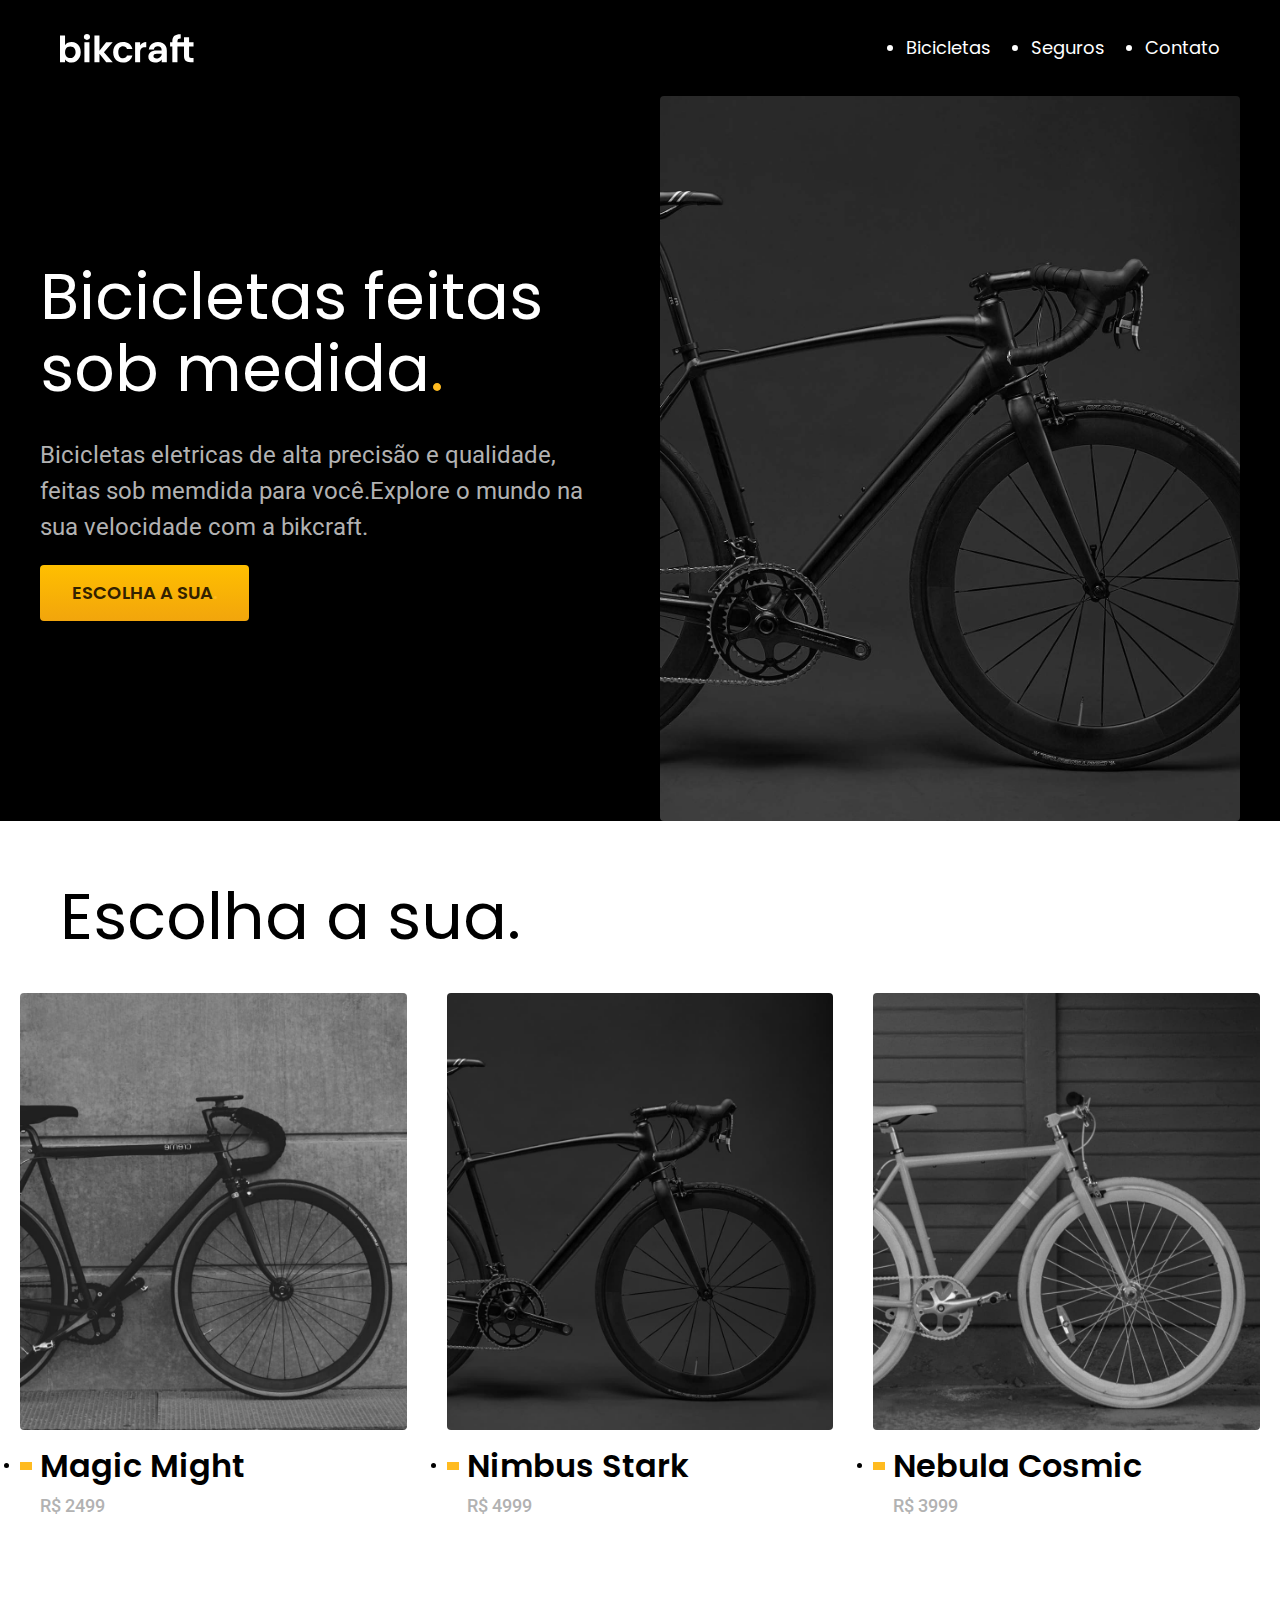
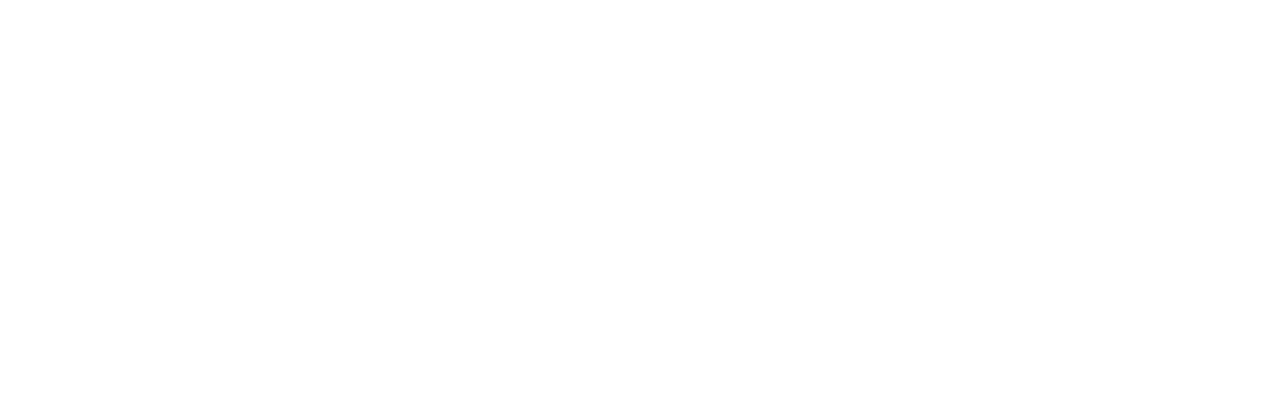
==== index.html @ 1c4d2f82 "Terceiro commit" ====
<!doctype html>
<html lang="pt-br">
 <head>
     <meta charset="UTF-8">
     <meta name="viewport" content="width=device-width, initial-scale=1.0">
     <title>Bikcraft - Bicicletas Eletricas</title>
    
    
  
     <link rel="preconnect" href="https://fonts.googleapis.com">
     <link rel="preconnect" href="https://fonts.gstatic.com" crossorigin>
     <link href="https://fonts.googleapis.com/css2?family=Poppins:wght@400;600&family=Roboto:ital,wght@0,500;1,400&display=swap"
     rel="stylesheet"> 
     <meta name="description" content="Bicicletas eletricas de alta precisão e qualidade,
     feitas sob medida para o cliente. Explore o mundo na sua velocidade com a bikcraft.">
     
     <link rel="stylesheet" href="./css/style.css">
 </head>
 <body>
  <header>
    <header class="header-bg">
    <div class="header">  
      <a href="./"> 
          <img src="./img/bikcraft.svg" alt="Bikcraft">
        </a>

      <nav aria-label="primaria">
        <ul class="header-menu font-1-m cor-0">
            <li><a href="./bicicletas.html">Bicicletas</a></li>
            <li><a href="./seguros.html">Seguros</a></li>
            <li><a href="./contato.html">Contato</a></li>
        </ul>
      </nav>
    </div>   
  </header>
  <main class="introducao-bg">
      <div class="introducao">
        <div class="introducao-conteudo">
        <h1 class="font-1-xxl cor-0">Bicicletas feitas sob medida<span class="cor-p1">.</span></h1>
         <p class="font-2-l cor-5">
          Bicicletas eletricas de alta precisão e qualidade,
          feitas sob memdida para você.Explore o mundo na sua 
          velocidade com a bikcraft.
         </p>
        <a class="botao" href="./bicicletas.html">Escolha a sua<span class="cor-p1">.</span></h1></a>
        </div>
        <div>
          <img src="./img/fotos/introducao.jpg" alt="Bicicleta eletrica preta.">
        </div>
      </div>
   </main>

   <article class="bicicletas-listas">
   <h2 class="font-1-xxl">Escolha a sua.</h2>

     <ul>
       <li>
        <a href="./bicicletas/magic.html"></a>
        <img src="./img/bicicletas/magic-home.jpg" alt="Bicicleta preta">
        <h3 class="font-1-xl">Magic Might</h3>
        <span class="font-2-m cor-8" >R$ 2499</span>
       </a> 
      </li> 
      <li>
        <a href="./bicicletas/nimbus.html"></a>
        <img src="./img/bicicletas/nimbus-home.jpg" alt="Bicicleta preta">
        <h3 class="font-1-xl">Nimbus Stark</h3>
        <span class="font-2-m cor-8" >R$ 4999</span>
       </a> 
      </li> 
      <li>
        <a href="./bicicletas/nebula.html"></a>
        <img src="./img/bicicletas/nebula-home.jpg" alt="Bicicleta preta">
        <h3 class="font-1-xl">Nebula Cosmic</h3>
        <span class="font-2-m cor-8" >R$ 3999</span>
       </a> 
      </li>
    </ul>

  </article>
 </body>
</html>
---- css/style.css ----
@import "./global/global.css";
@import "./ultilidades/tipografia.css";
@import "./ultilidades/cores.css";

@import "./global/header.css";

/*Ultilidades*/
@import "./ultilidades/componentes.css";


/*Home*/
@import "./home/introducao.css";

/*Bicicletas*/
@import "./bicicletas/bicicletas-listas.css";
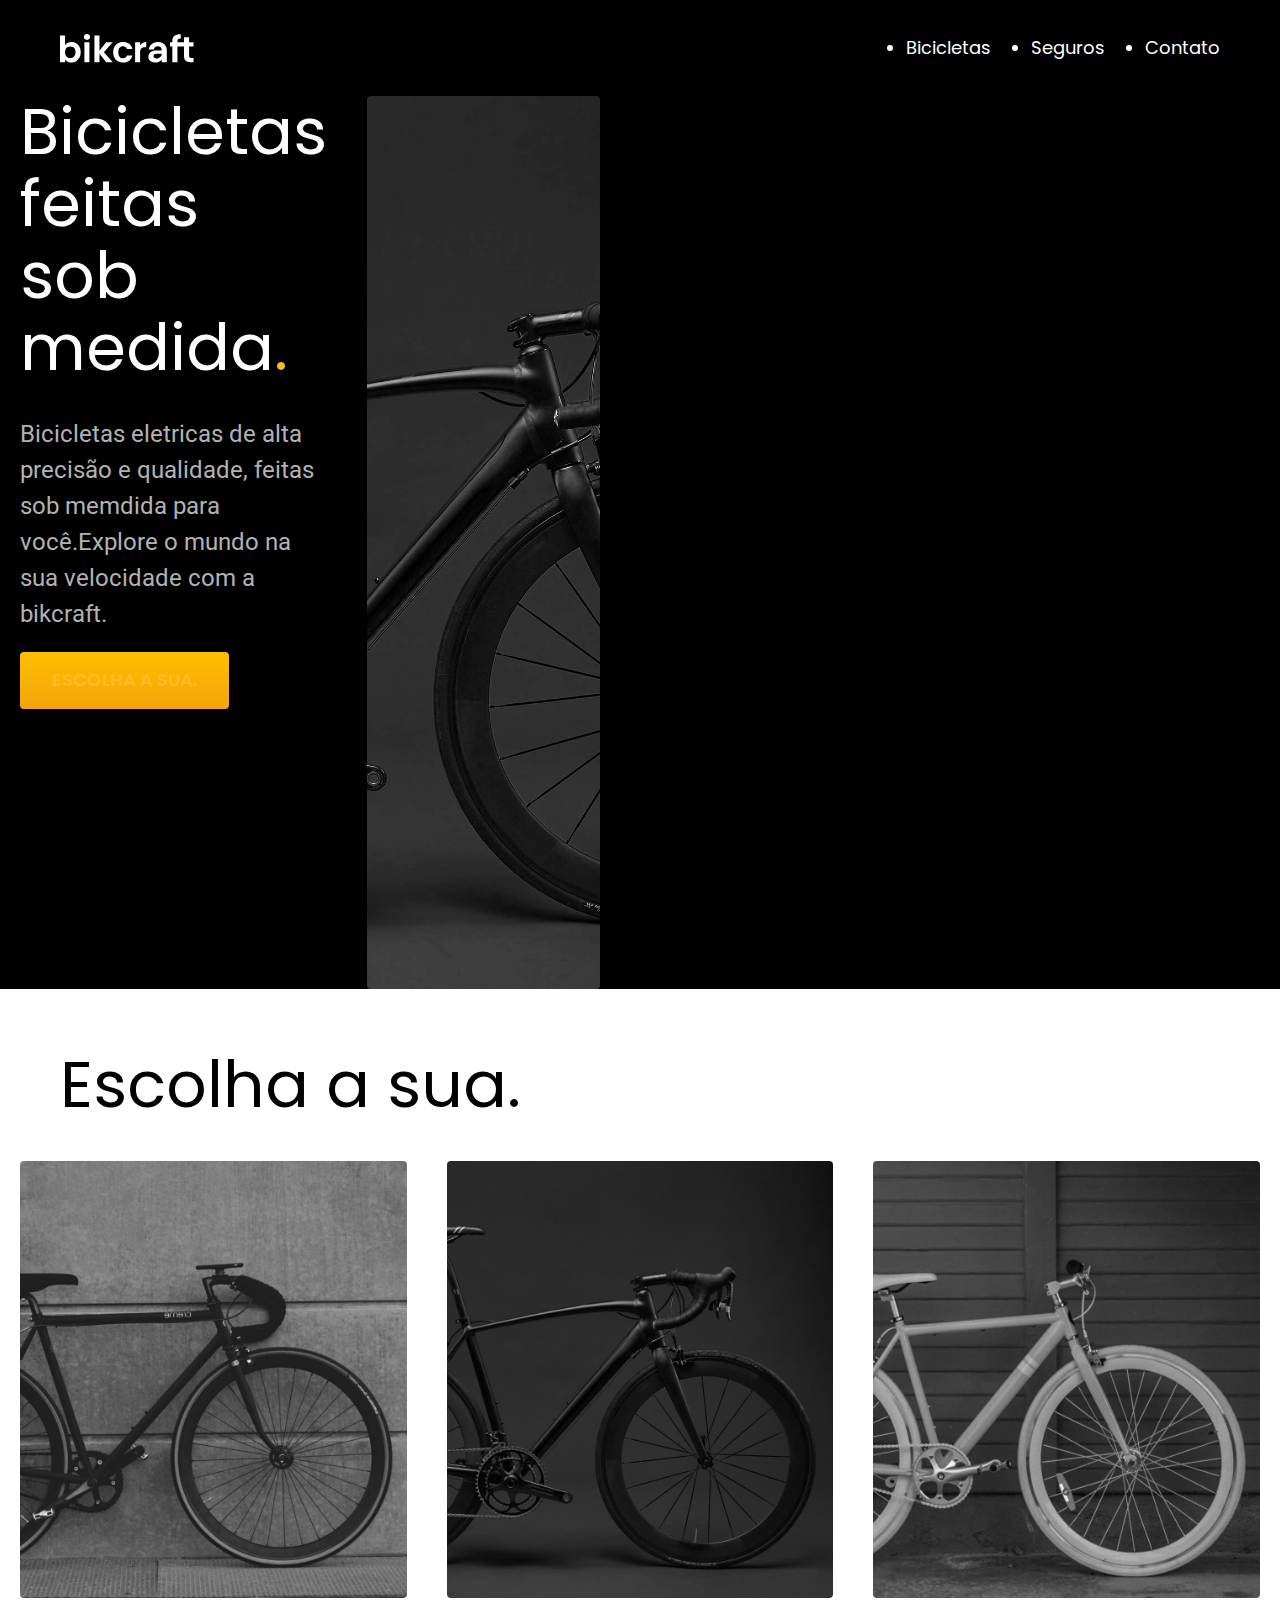
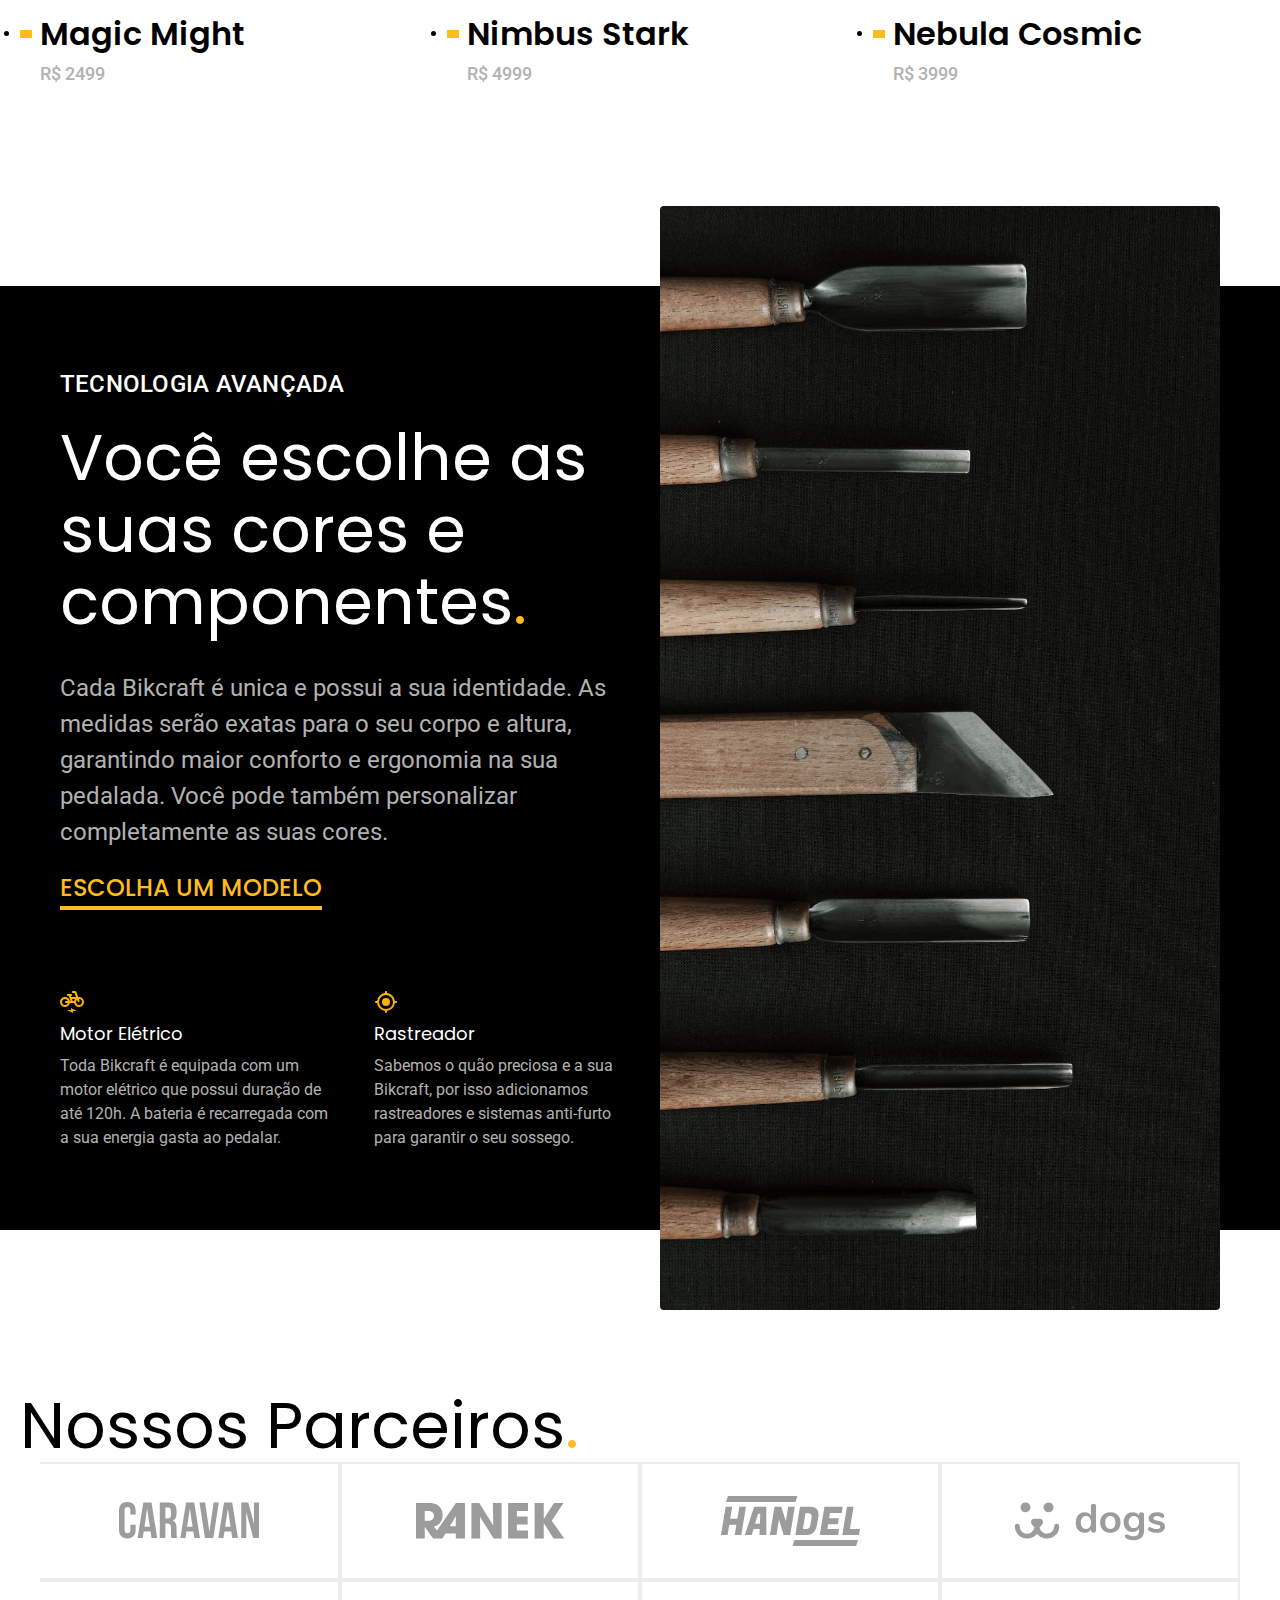
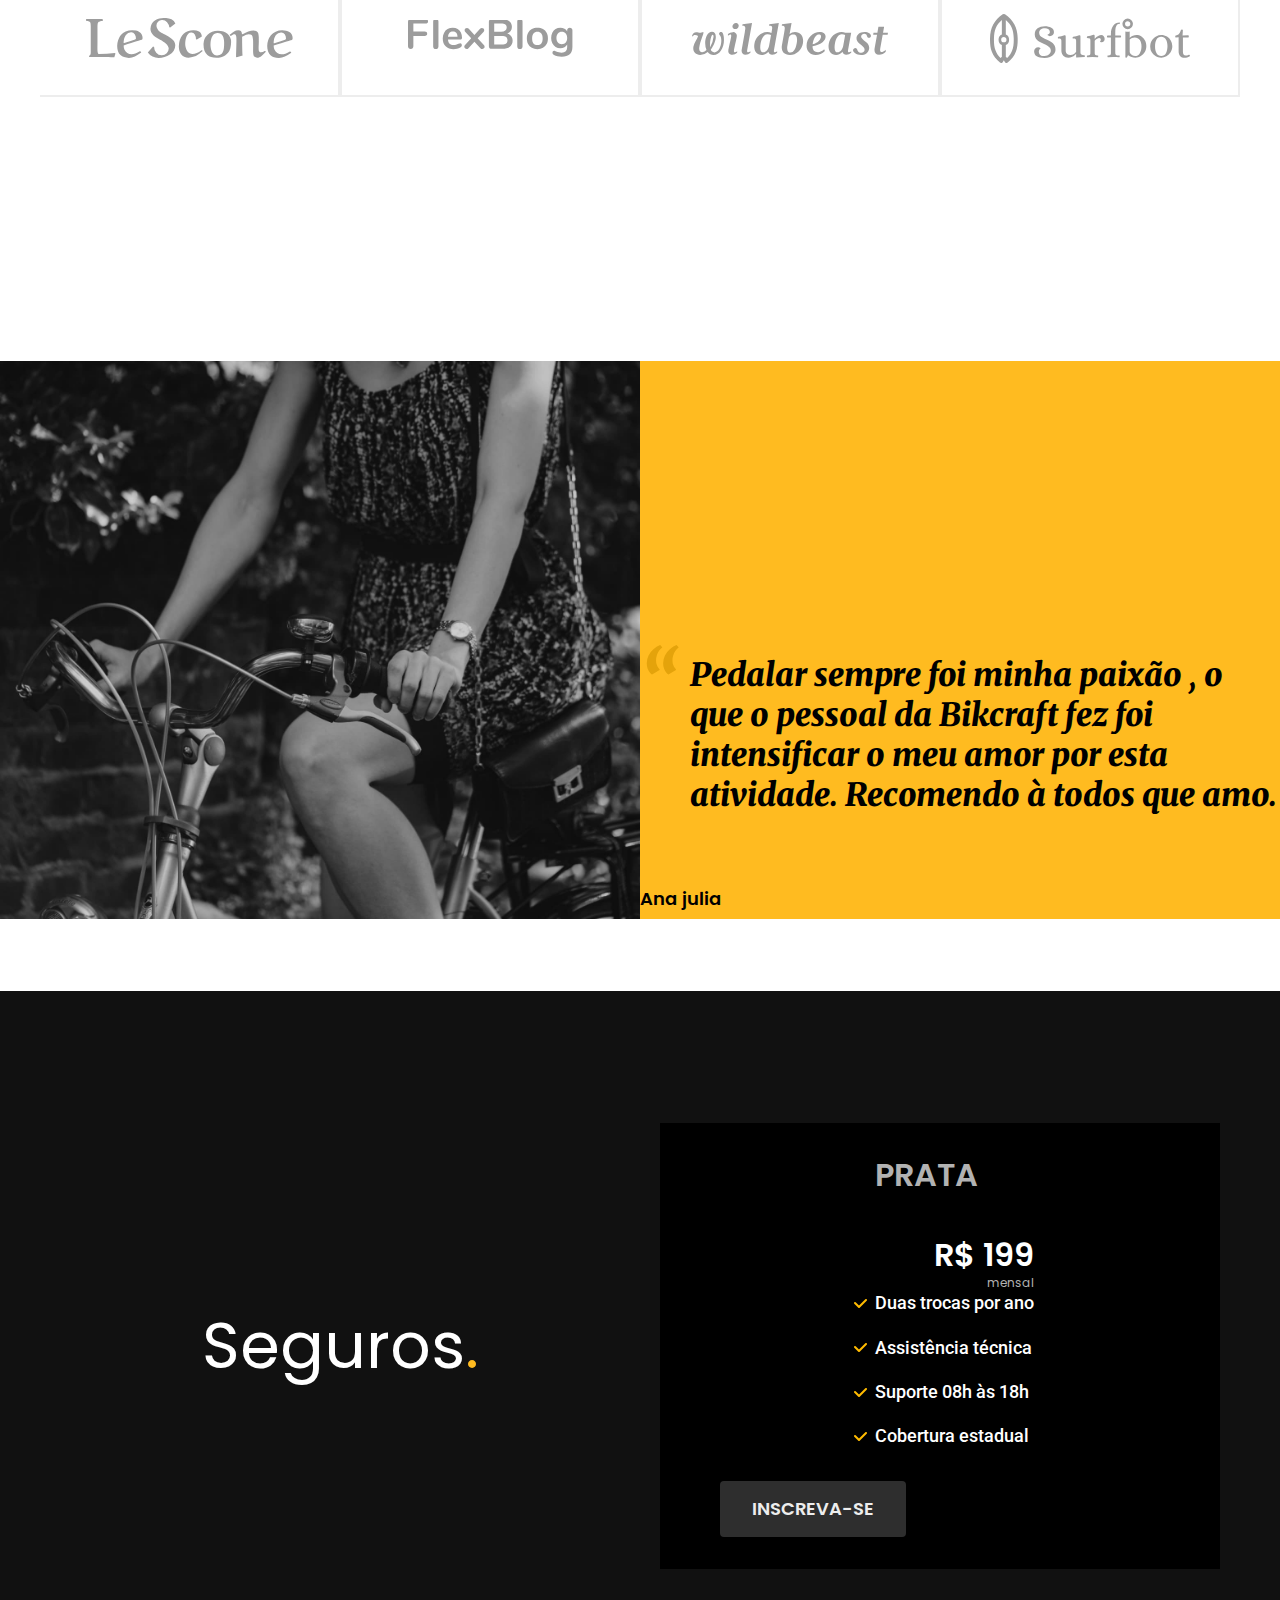
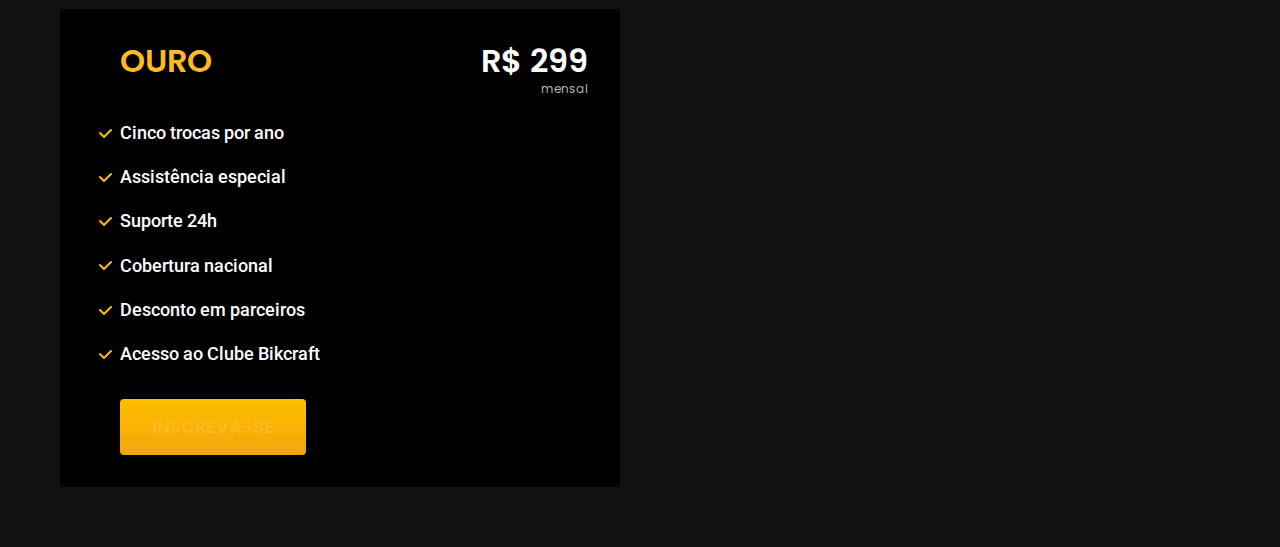
==== commit 3d8539d5: "article" ====
--- a/index.html
+++ b/index.html
@@ -5,12 +5,17 @@
      <meta name="viewport" content="width=device-width, initial-scale=1.0">
      <title>Bikcraft - Bicicletas Eletricas</title>
     
-    
-  
      <link rel="preconnect" href="https://fonts.googleapis.com">
      <link rel="preconnect" href="https://fonts.gstatic.com" crossorigin>
      <link href="https://fonts.googleapis.com/css2?family=Poppins:wght@400;600&family=Roboto:ital,wght@0,500;1,400&display=swap"
      rel="stylesheet"> 
+     <link rel="preconnect" href="https://fonts.googleapis.com">
+     <link rel="preconnect" href="https://fonts.gstatic.com" crossorigin>
+     <link href="https://fonts.googleapis.com/css2?family=Merriweather:ital,wght@1,900&family=Poppins
+     :wght@400;600&family=Roboto:ital,wght@0,400;0,500;1,400&display=swap" rel="stylesheet"> 
+     <style>
+      @import url('https://fonts.googleapis.com/css2?family=Merriweather:ital,wght@1,900&family=Poppins:wght@400;600&family=Roboto:ital,wght@0,500;1,400&display=swap');
+      </style>
      <meta name="description" content="Bicicletas eletricas de alta precisão e qualidade,
      feitas sob medida para o cliente. Explore o mundo na sua velocidade com a bikcraft.">
      
@@ -19,7 +24,7 @@
  <body>
   <header>
     <header class="header-bg">
-    <div class="header">  
+    <div class="header container">  
       <a href="./"> 
           <img src="./img/bikcraft.svg" alt="Bikcraft">
         </a>
@@ -34,7 +39,8 @@
     </div>   
   </header>
   <main class="introducao-bg">
-      <div class="introducao">
+    <div class="tecnologia">
+      <div class="introducao container">
         <div class="introducao-conteudo">
         <h1 class="font-1-xxl cor-0">Bicicletas feitas sob medida<span class="cor-p1">.</span></h1>
          <p class="font-2-l cor-5">
@@ -51,7 +57,7 @@
    </main>
 
    <article class="bicicletas-listas">
-   <h2 class="font-1-xxl">Escolha a sua.</h2>
+   <h2 class="container font-1-xxl">Escolha a sua.</h2>
 
      <ul>
        <li>
@@ -76,8 +82,100 @@
        </a> 
       </li>
     </ul>
+  </article>
+  <article class="tecnologia-bg">
+    <div class="tecnologia container">
+     <div class="tecnologia-conteudo">
+       <span class="font-2-l-b cor-0">Tecnologia Avançada</span>
+        <h2 class="font-1-xxl cor-0">Você escolhe as suas cores e componentes<sapan class="cor-p1">.</sapan></h2>
+        <p class="font-2-l cor-5">
+          Cada Bikcraft é unica e possui a sua identidade. As medidas serão exatas para o 
+          seu corpo e altura, garantindo maior conforto e ergonomia na sua pedalada. Você 
+          pode também personalizar completamente as suas cores.
+        </p>
+        <a class="link" href="./bicicletas.html">Escolha um modelo</a>
+        <div class="tecnologia-vantagens">
+        <div>
+          <img src="./img/icones/eletrica.svg" alt="">
+          <h3 class="font-1-m cor-0">Motor Elétrico</h3>
+          <p class="font-2-s cor-5"> 
+            Toda Bikcraft é equipada com um motor elétrico que possui duração de até
+            120h. A bateria é recarregada com a sua energia gasta ao pedalar.
+          </p>
+        </div> 
+        <div>
+          <img src="./img/icones/rastreador.svg" alt="">
+          <h3 class="font-1-m cor-0">Rastreador</h3>
+          <p class="font-2-s cor-5">
+           Sabemos o quão preciosa e a sua Bikcraft, por isso adicionamos rastreadores e sistemas 
+           anti-furto para garantir o seu sossego.
+          </p>
+        </div>
+      </div>
+      </div>
+     <div class="tecnologia-imagem">
+      <img src="./img/fotos/tecnologia.jpg" alt="">
+    </div>
+  </div>
+</article>
+  <section class="parceiros" aria-label="Nossos Parceiros">
+    <a class="container font-1-xxl">Nossos Parceiros<span class="cor-p1">.</span></h1>
 
+      <ul>
+        <li><img src="./img/parceiros/caravan.svg" alt="Caravan"></li> 
+        <li><img src="./img/parceiros/ranek.svg" alt="Caravan"></li>
+        <li><img src="./img/parceiros/handel.svg" alt="Caravan"></li>
+        <li><img src="./img/parceiros/dogs.svg" alt="Caravan"></li>
+        <li><img src="./img/parceiros/lescone.svg" alt="Caravan"></li>
+        <li><img src="./img/parceiros/flexblog.svg" alt="Caravan"></li>
+        <li><img src="./img/parceiros/wildbeast.svg" alt="Caravan"></li>
+        <li><img src="./img/parceiros/surfbot.svg" alt="Caravan"></li>
+      </ul>
+  </section>
+   <section class="depoimento" aria-label="Depoimento">
+     <div>
+          <img src="./img/fotos/depoimento.jpg" alt="Pessoa pedalando uma bicicleta Bikcraft">
+     </div>
+    <div class="depoimento-conteudo">
+       <blockquote class="font-1-xl --cor-12">
+         <p>
+           Pedalar sempre foi minha paixão , o que o pessoal da Bikcraft fez foi
+           intensificar o meu amor por esta atividade. Recomendo à todos que amo.
+         </p>
+       </blockquote>     
+       <span class="font-1-m-b --cor-p5">Ana julia</span>
+    </div>
+   </section>
+   <article class="seguros-bg">
+   <div class="seguros container">
+    <h2 class="font-1-xxl cor-0">Seguros<sapan class="cor-p1">.</sapan></h2>
+    <div class="seguros-item">
+       <h3 class="font-1-xl cor-6">PRATA</h3>
+        <span class="font-1-xl cor-0">R$ 199 <span class="font-1-xs cor-6">mensal</span></span>
+        </span>
+        <ul class="font-2-m cor-0">
+            <li>Duas trocas por ano</li>
+            <li>Assistência técnica</li>
+            <li>Suporte 08h às 18h</li>
+            <li>Cobertura estadual</li>
+        </ul>
+        <a class="botao secundario" href="./orcamento.html">Inscreva-se</a>
+    </div>
+    <div class="seguros-item">
+        <h3 class="font-1-xl cor-p1">OURO</h3>
+        <span class="font-1-xl cor-0">R$ 299 <span class="font-1-xs cor-6">mensal</span></span>
+        <ul class="font-2-m cor-0">
+            <li>Cinco trocas por ano</li>
+            <li>Assistência especial</li>
+            <li>Suporte 24h</li>
+            <li>Cobertura nacional</li>
+            <li>Desconto em parceiros</li>
+            <li>Acesso ao Clube Bikcraft</li>
+        </ul>
+        <a class="botao" href="./orcamento.html">Inscreva-se</a>
+     </div>
+   </div>
   </article>
- </body>
+</body>
 </html>
   --- a/css/style.css
+++ b/css/style.css
@@ -10,8 +10,13 @@
 
 /*Home*/
 @import "./home/introducao.css";
+@import "./home/tecnologia.css";
+@import "./home/parceiros.css";
+@import "./home/depoimento.css";
+
 
 /*Bicicletas*/
 @import "./bicicletas/bicicletas-listas.css";
 
-
+/*seguros*/
+@import "./seguros/seguros.css"
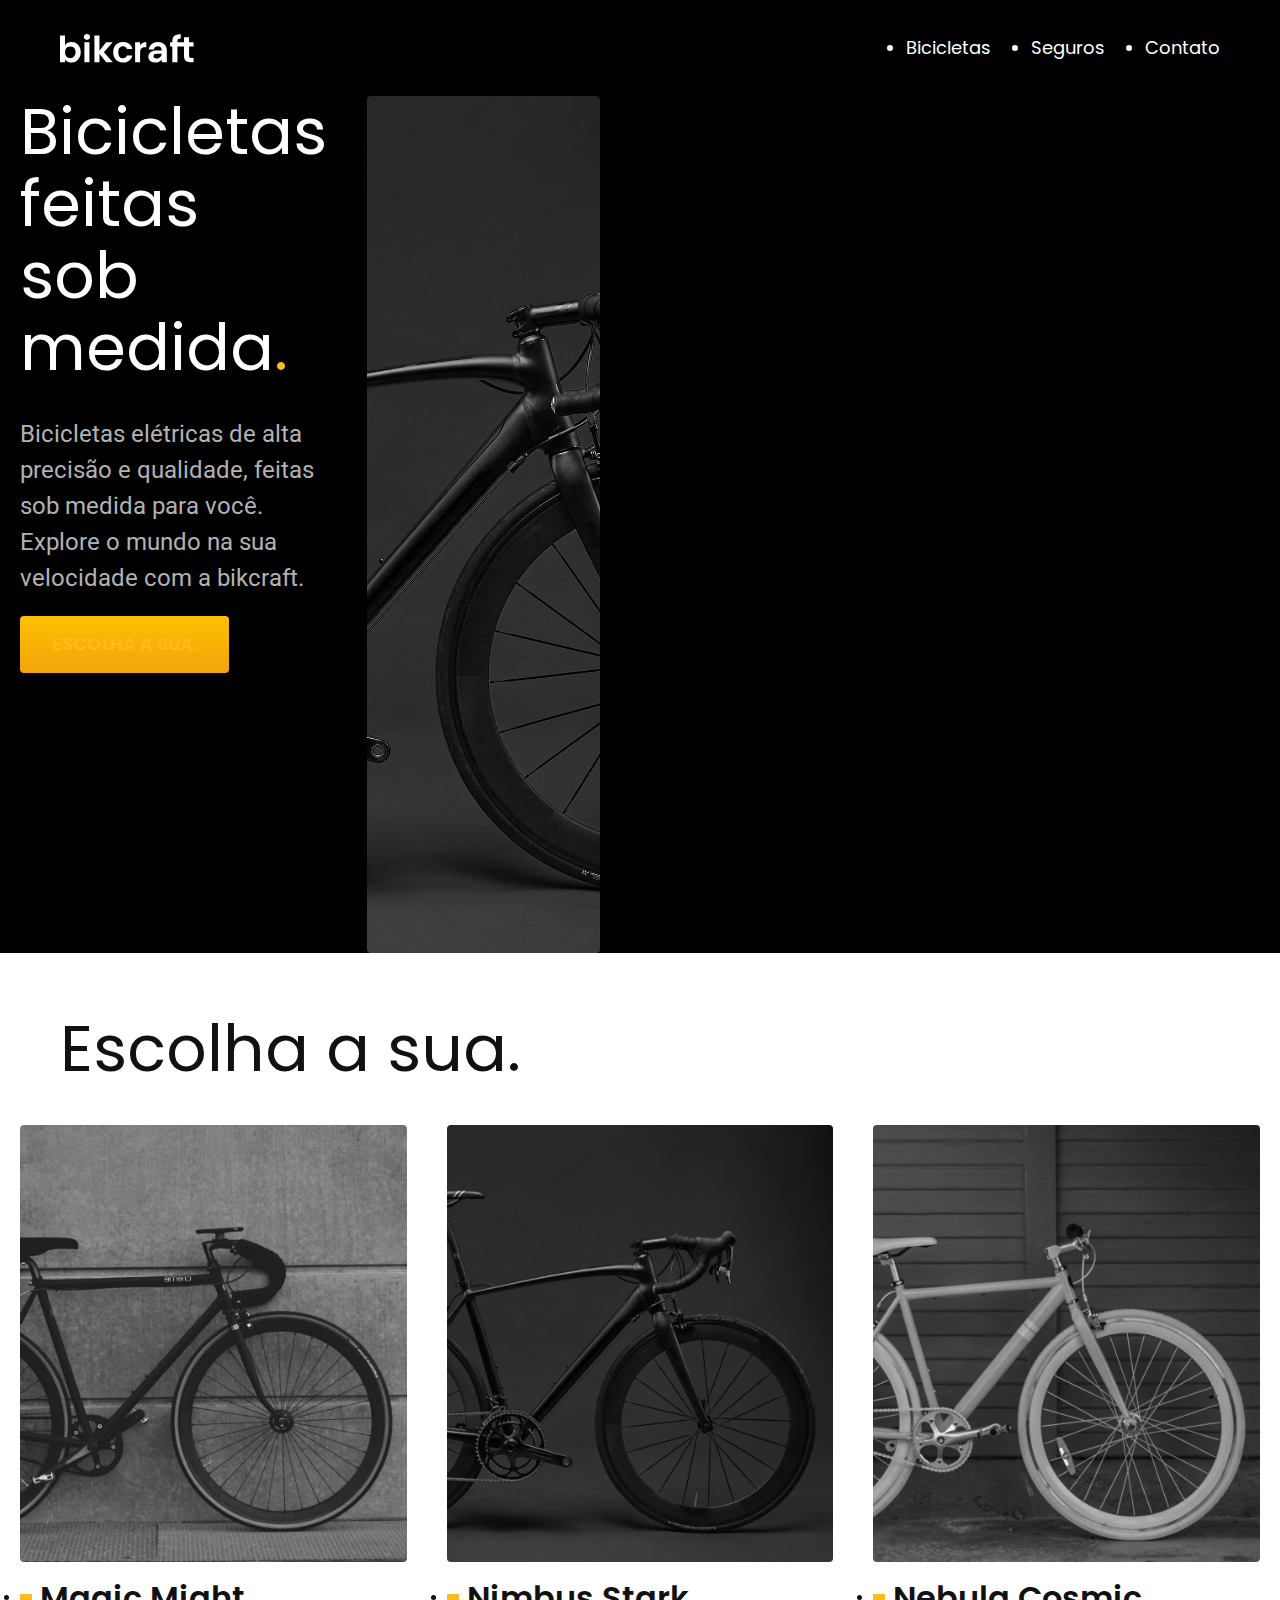
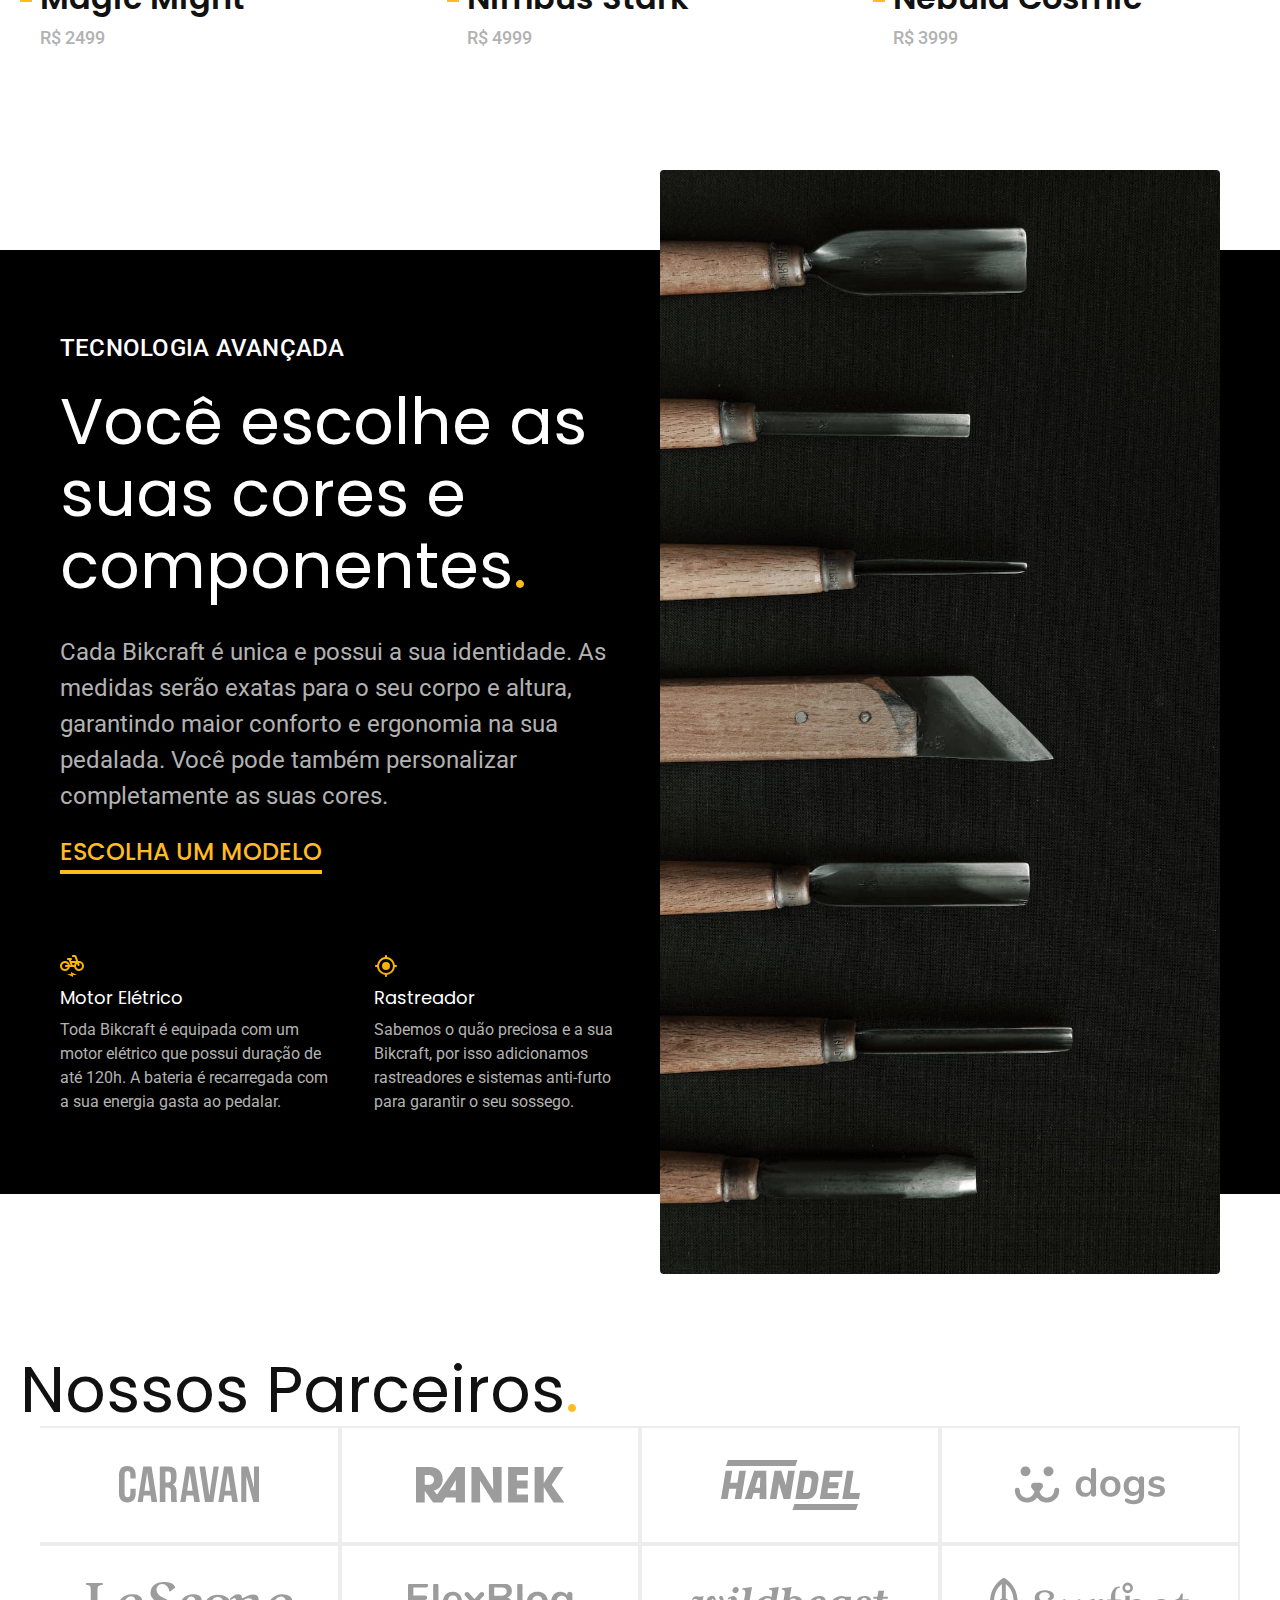
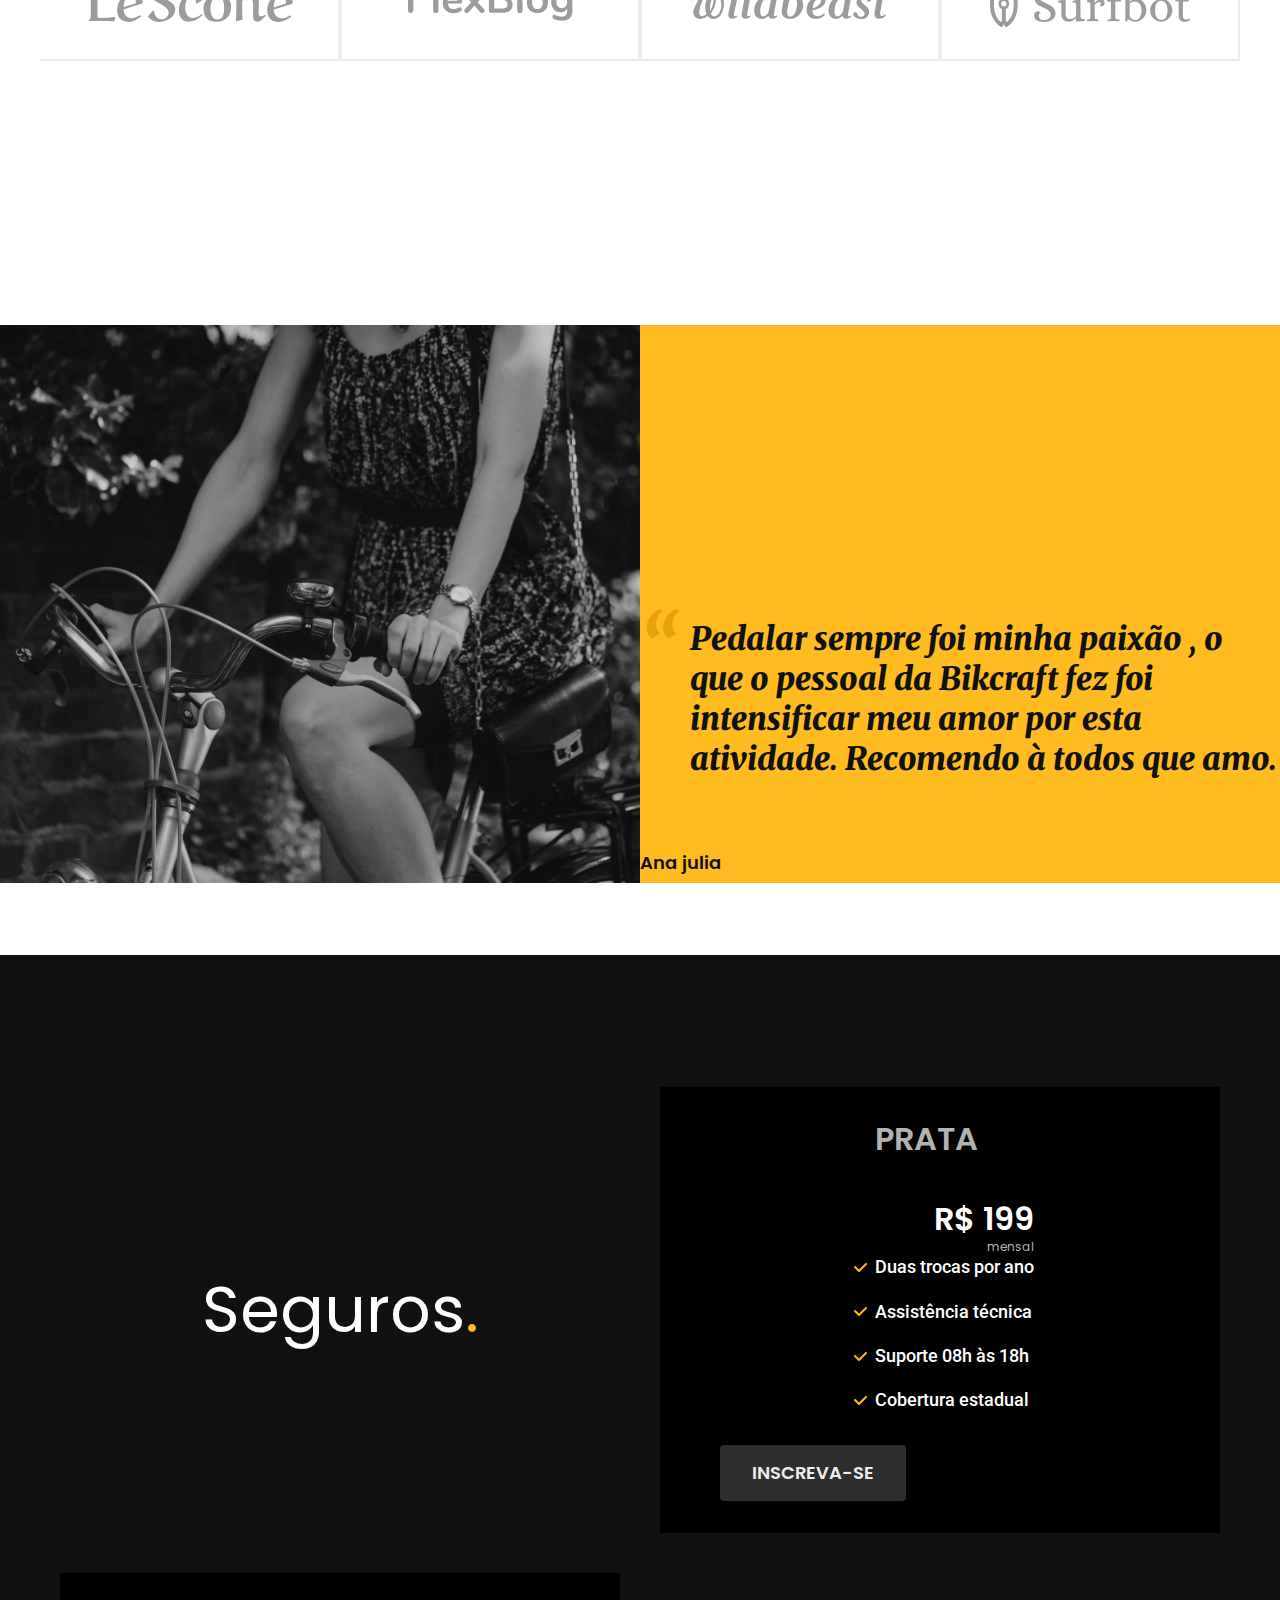
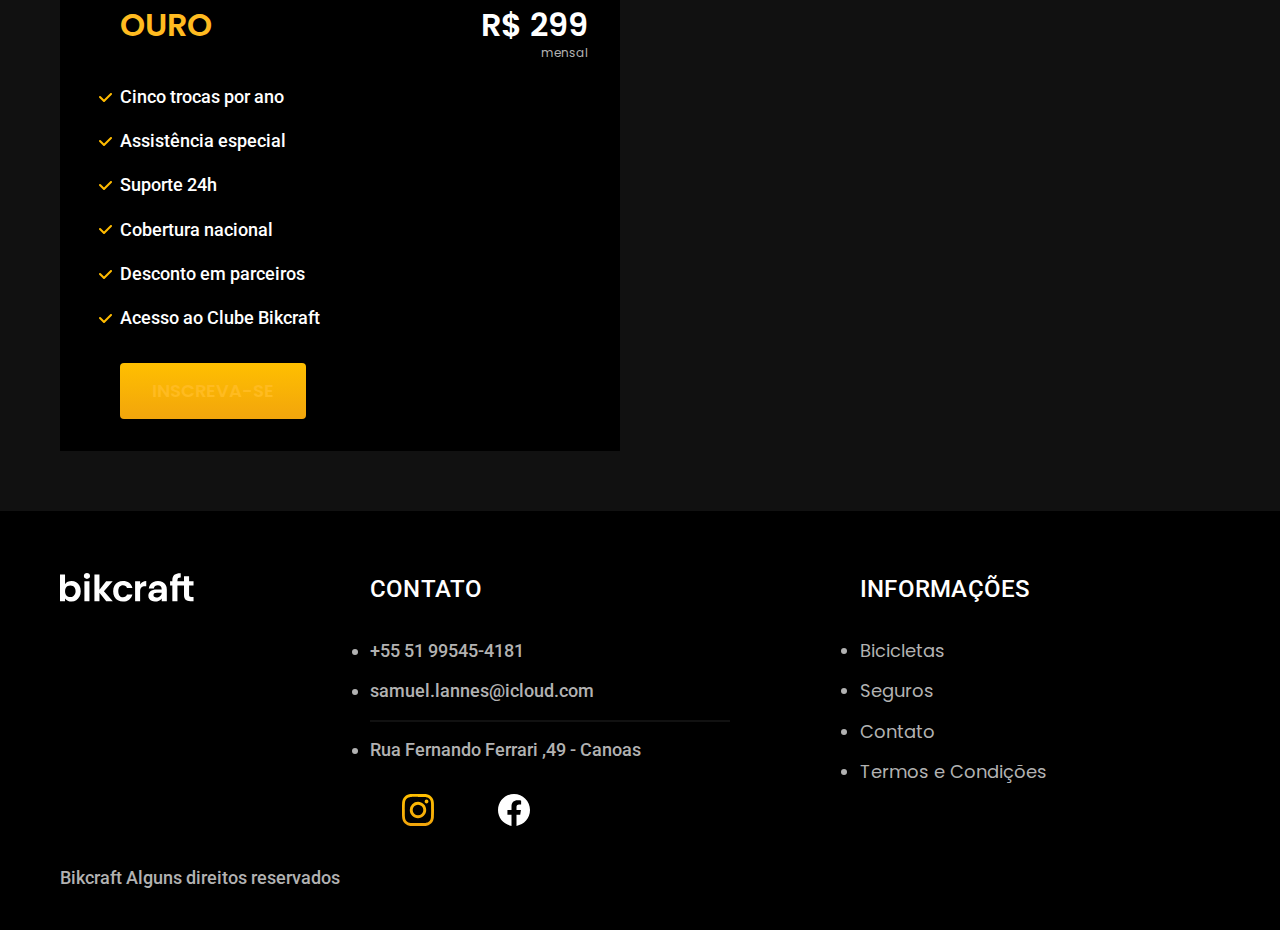
==== commit d0c73463: "autualizando comandos" ====
--- a/index.html
+++ b/index.html
@@ -44,8 +44,8 @@
         <div class="introducao-conteudo">
         <h1 class="font-1-xxl cor-0">Bicicletas feitas sob medida<span class="cor-p1">.</span></h1>
          <p class="font-2-l cor-5">
-          Bicicletas eletricas de alta precisão e qualidade,
-          feitas sob memdida para você.Explore o mundo na sua 
+          Bicicletas elétricas de alta precisão e qualidade,
+          feitas sob medida para você. Explore o mundo na sua 
           velocidade com a bikcraft.
          </p>
         <a class="botao" href="./bicicletas.html">Escolha a sua<span class="cor-p1">.</span></h1></a>
@@ -140,7 +140,7 @@
        <blockquote class="font-1-xl --cor-12">
          <p>
            Pedalar sempre foi minha paixão , o que o pessoal da Bikcraft fez foi
-           intensificar o meu amor por esta atividade. Recomendo à todos que amo.
+           intensificar meu amor por esta atividade. Recomendo à todos que amo.
          </p>
        </blockquote>     
        <span class="font-1-m-b --cor-p5">Ana julia</span>
@@ -176,6 +176,37 @@
      </div>
    </div>
   </article>
+<footer class="footer-bg">
+   <div class="footer container">
+     <img src="./img/bikcraft.svg" alt="bikcraft">
+     <div class="footer-contato">
+       <h3 class="font-2-l-b cor-0">Contato</h3>
+       <ul class=" font-2-m cor-5">
+         <li><a href="tel: +5551995454181">+55 51 99545-4181</a></li>
+         <li><a href="mailto:">samuel.lannes@icloud.com</a></li>
+         <li>Rua Fernando Ferrari ,49 - Canoas</li>
+       </ul>
+       <div class="footer-redes">
+          <a href="./"></a>
+          <img src="./img/redes/instagram-p.svg" alt="instagram">
+          <a href="./"></a>
+          <img src="./img/redes/facebook.svg" alt="facebook">
+       </div>
+     </div>
+     <div class="footer-informacoes">
+       <h3 class="font-2-l-b cor-0">Informações</h3>
+       <nav>
+         <ul class="font-1-m cor-5">
+          <li><a href="./bicicletas.html">Bicicletas</a></li>
+          <li><a href="./seguros.html">Seguros</a></li>
+          <li><a href="./contato.html">Contato</a></li>       
+          <li><a href="./contato.html">Termos e Condições</a></li>
+         </ul>
+       </nav>
+     </div>
+     <p class=" footer-copy font-2-m cor-6">Bikcraft Alguns direitos reservados</p>
+   </div>
+</footer>
 </body>
 </html>
   --- a/css/style.css
+++ b/css/style.css
@@ -3,6 +3,7 @@
 @import "./ultilidades/cores.css";
 
 @import "./global/header.css";
+@import "./global/footer.css";
 
 /*Ultilidades*/
 @import "./ultilidades/componentes.css";
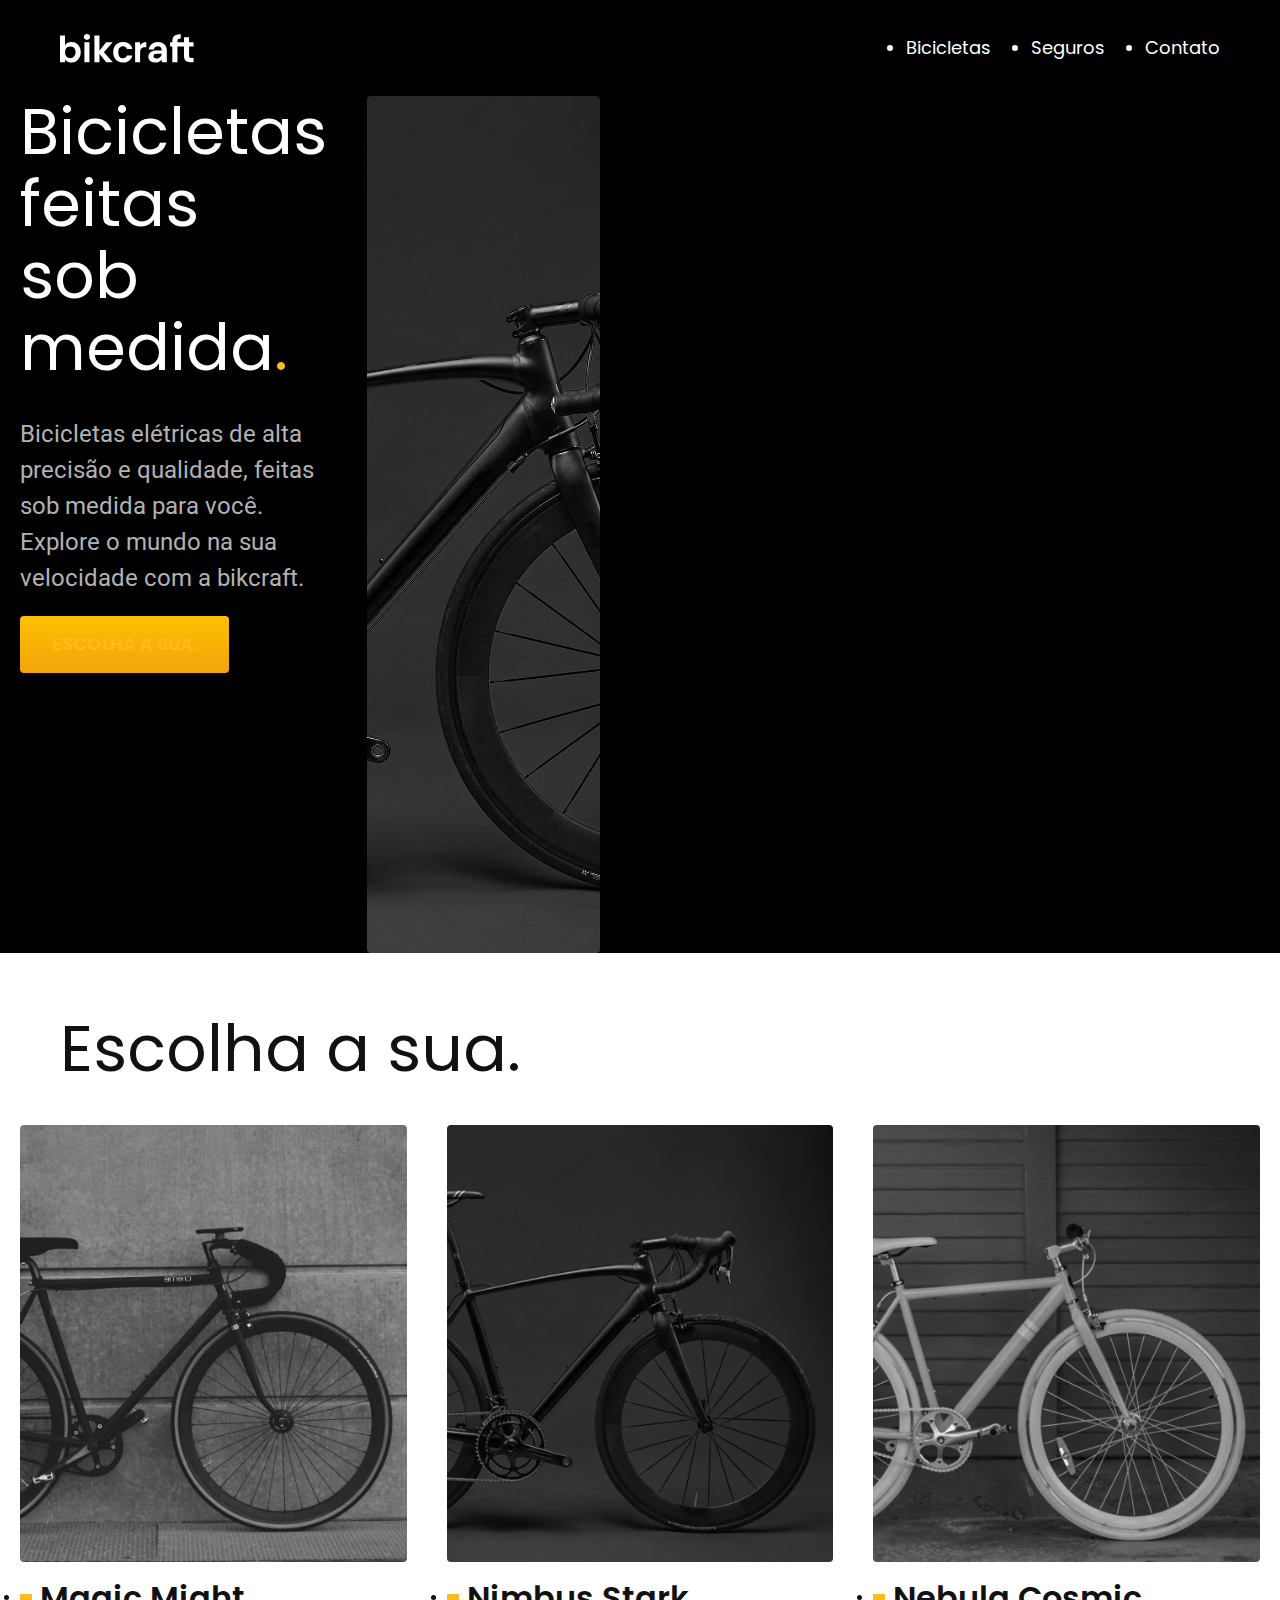
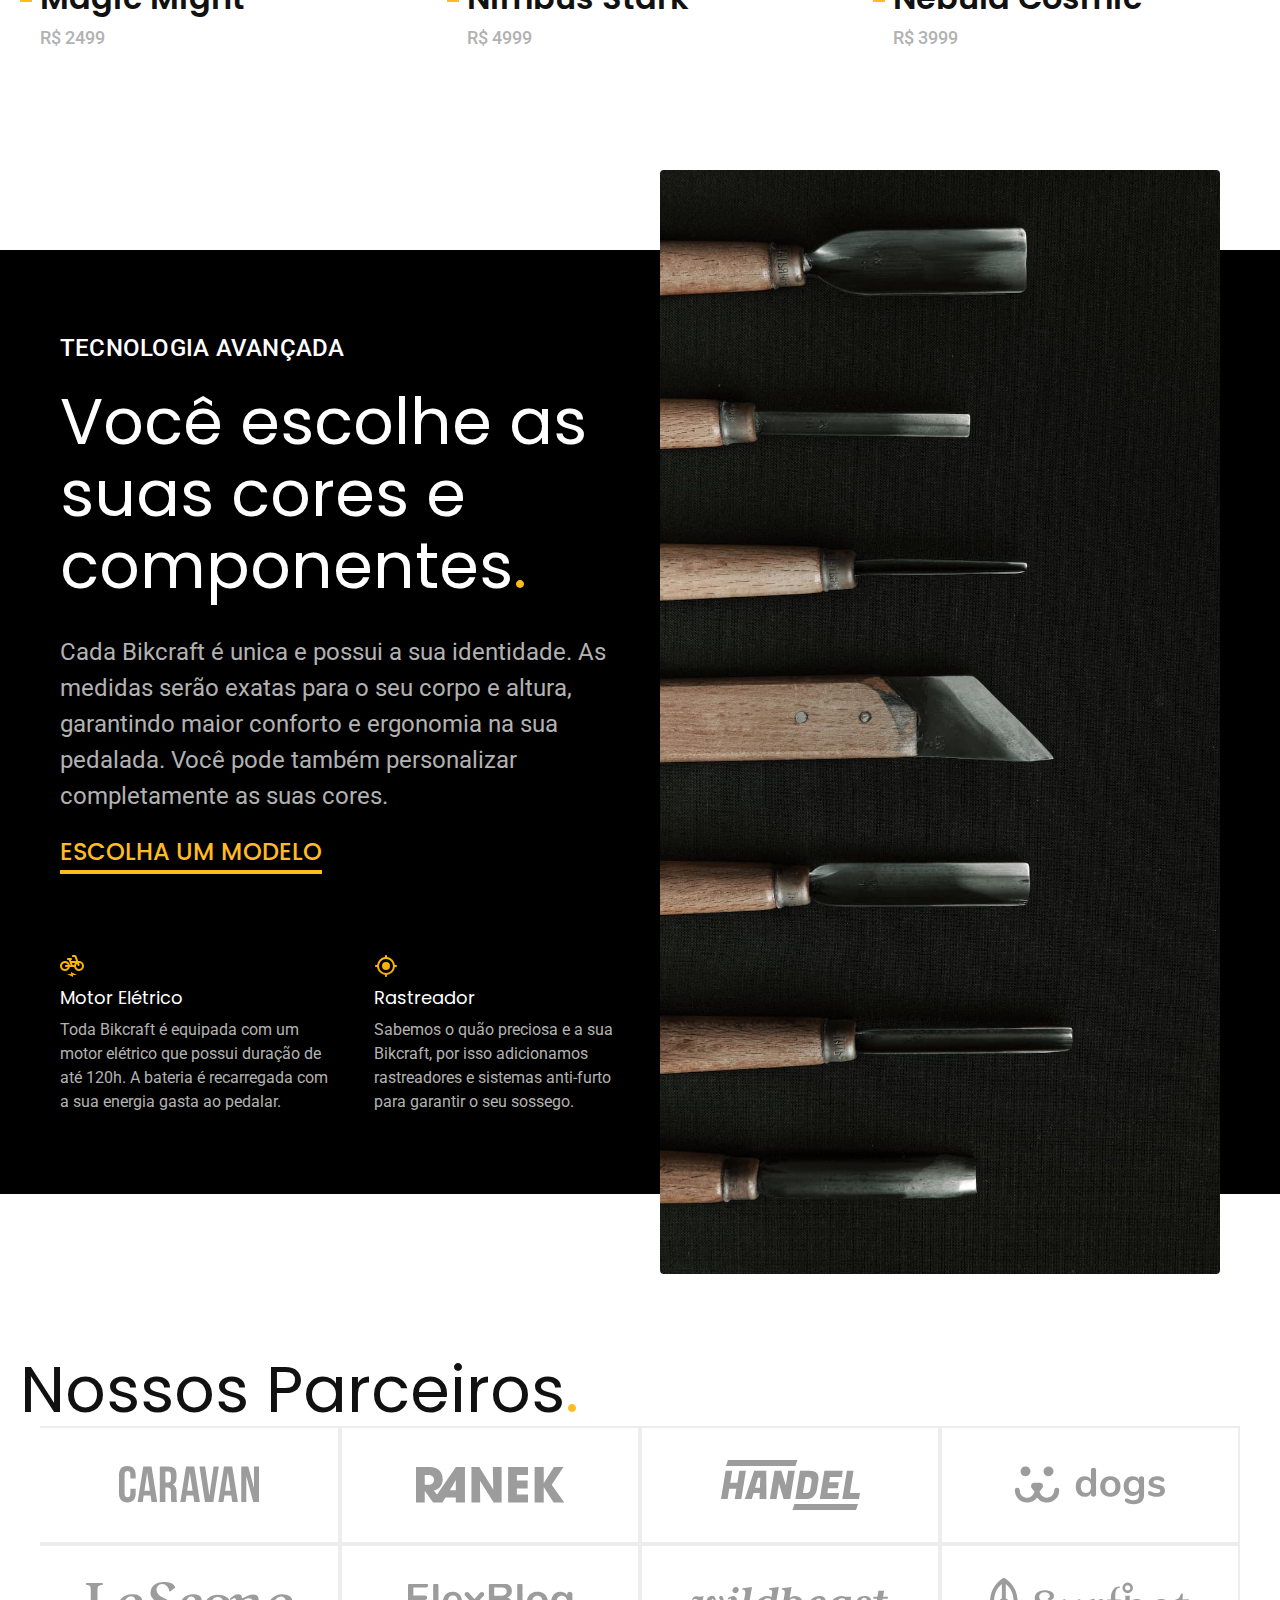
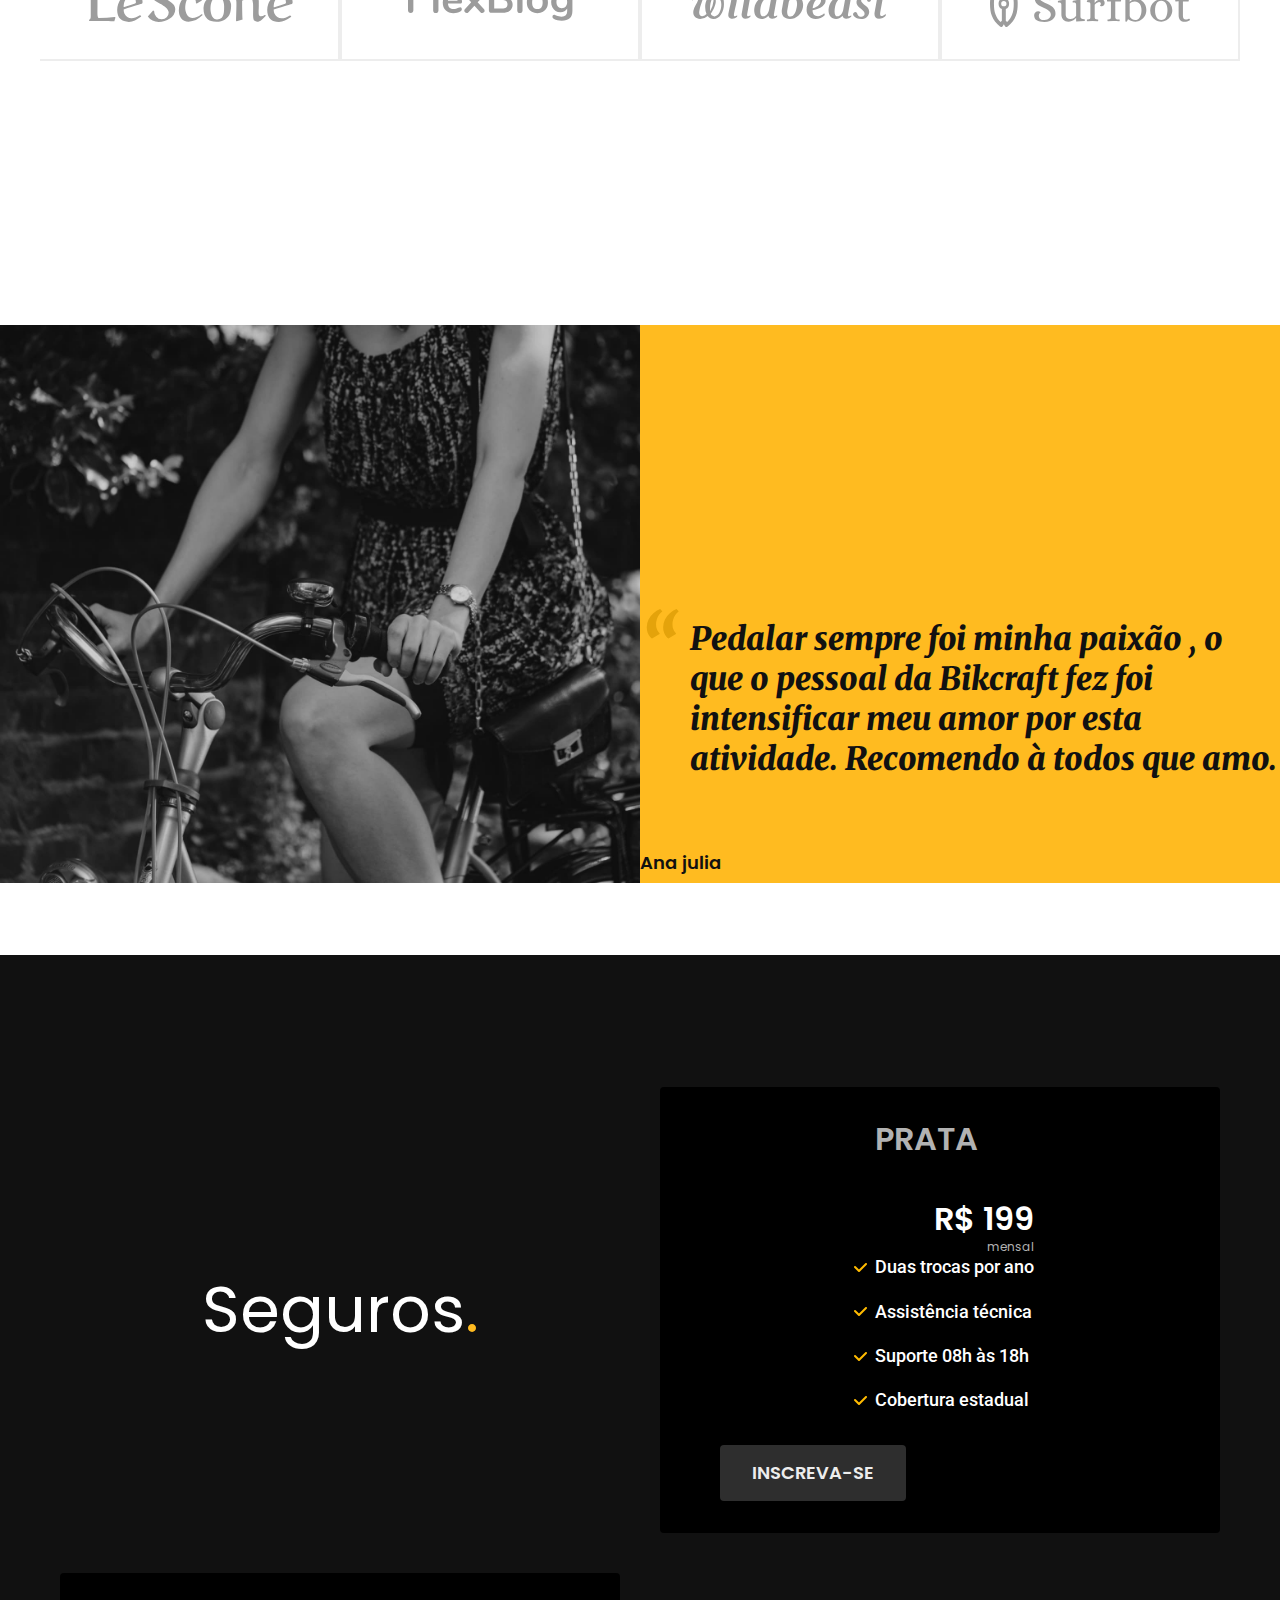
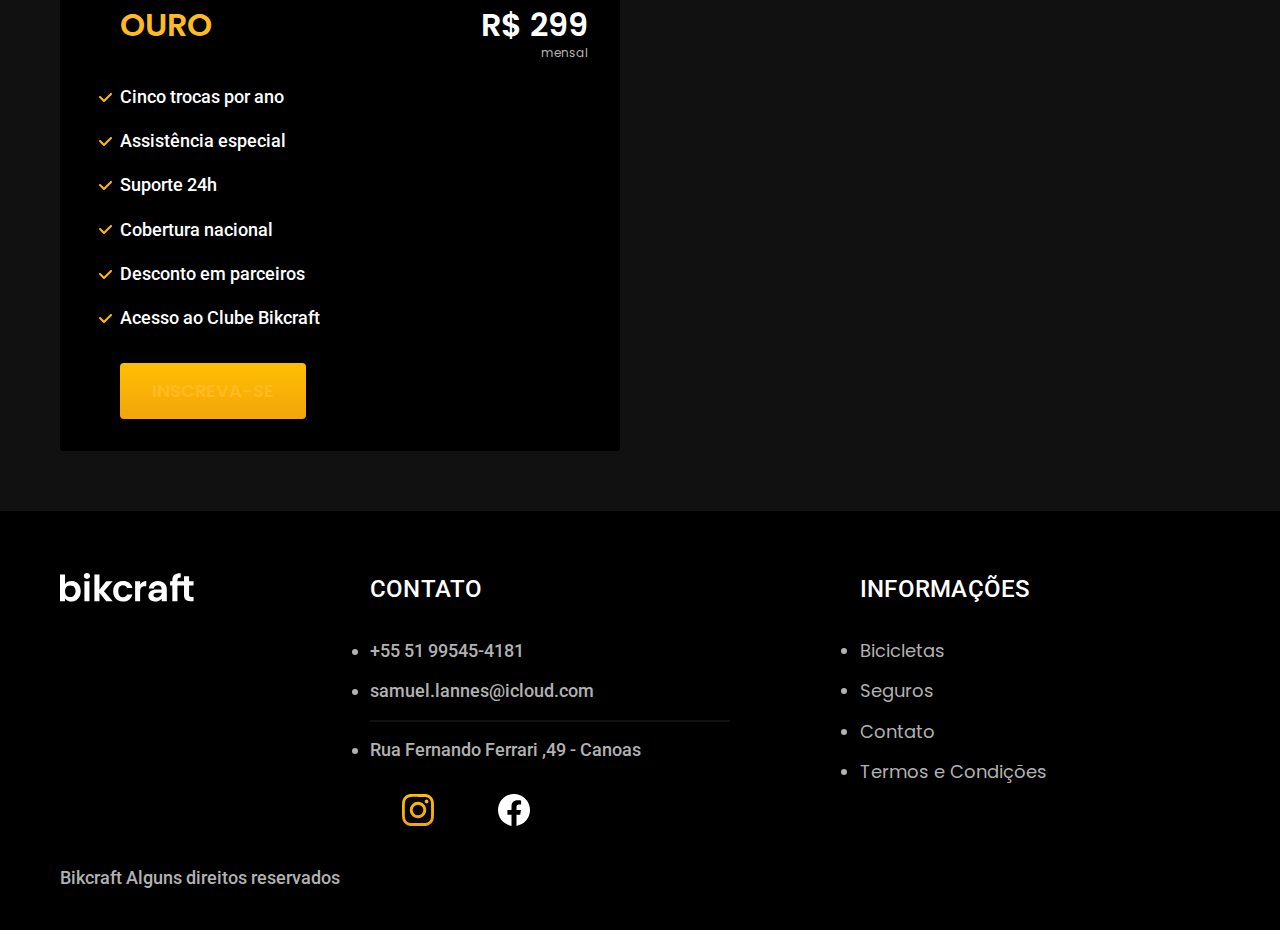
==== commit 5c2fca17: "bicicletas" ====
--- a/index.html
+++ b/index.html
@@ -200,7 +200,7 @@
           <li><a href="./bicicletas.html">Bicicletas</a></li>
           <li><a href="./seguros.html">Seguros</a></li>
           <li><a href="./contato.html">Contato</a></li>       
-          <li><a href="./contato.html">Termos e Condições</a></li>
+          <li><a href="termos.html">Termos e Condições</a></li>
          </ul>
        </nav>
      </div>
--- a/css/style.css
+++ b/css/style.css
@@ -18,6 +18,12 @@
 
 /*Bicicletas*/
 @import "./bicicletas/bicicletas-listas.css";
+@import "./bicicletas/bicicletas.css";
 
 /*seguros*/
-@import "./seguros/seguros.css"
+@import "./seguros/seguros.css";
+
+/*termos*/
+@import "./termos/termos.css";
+
+
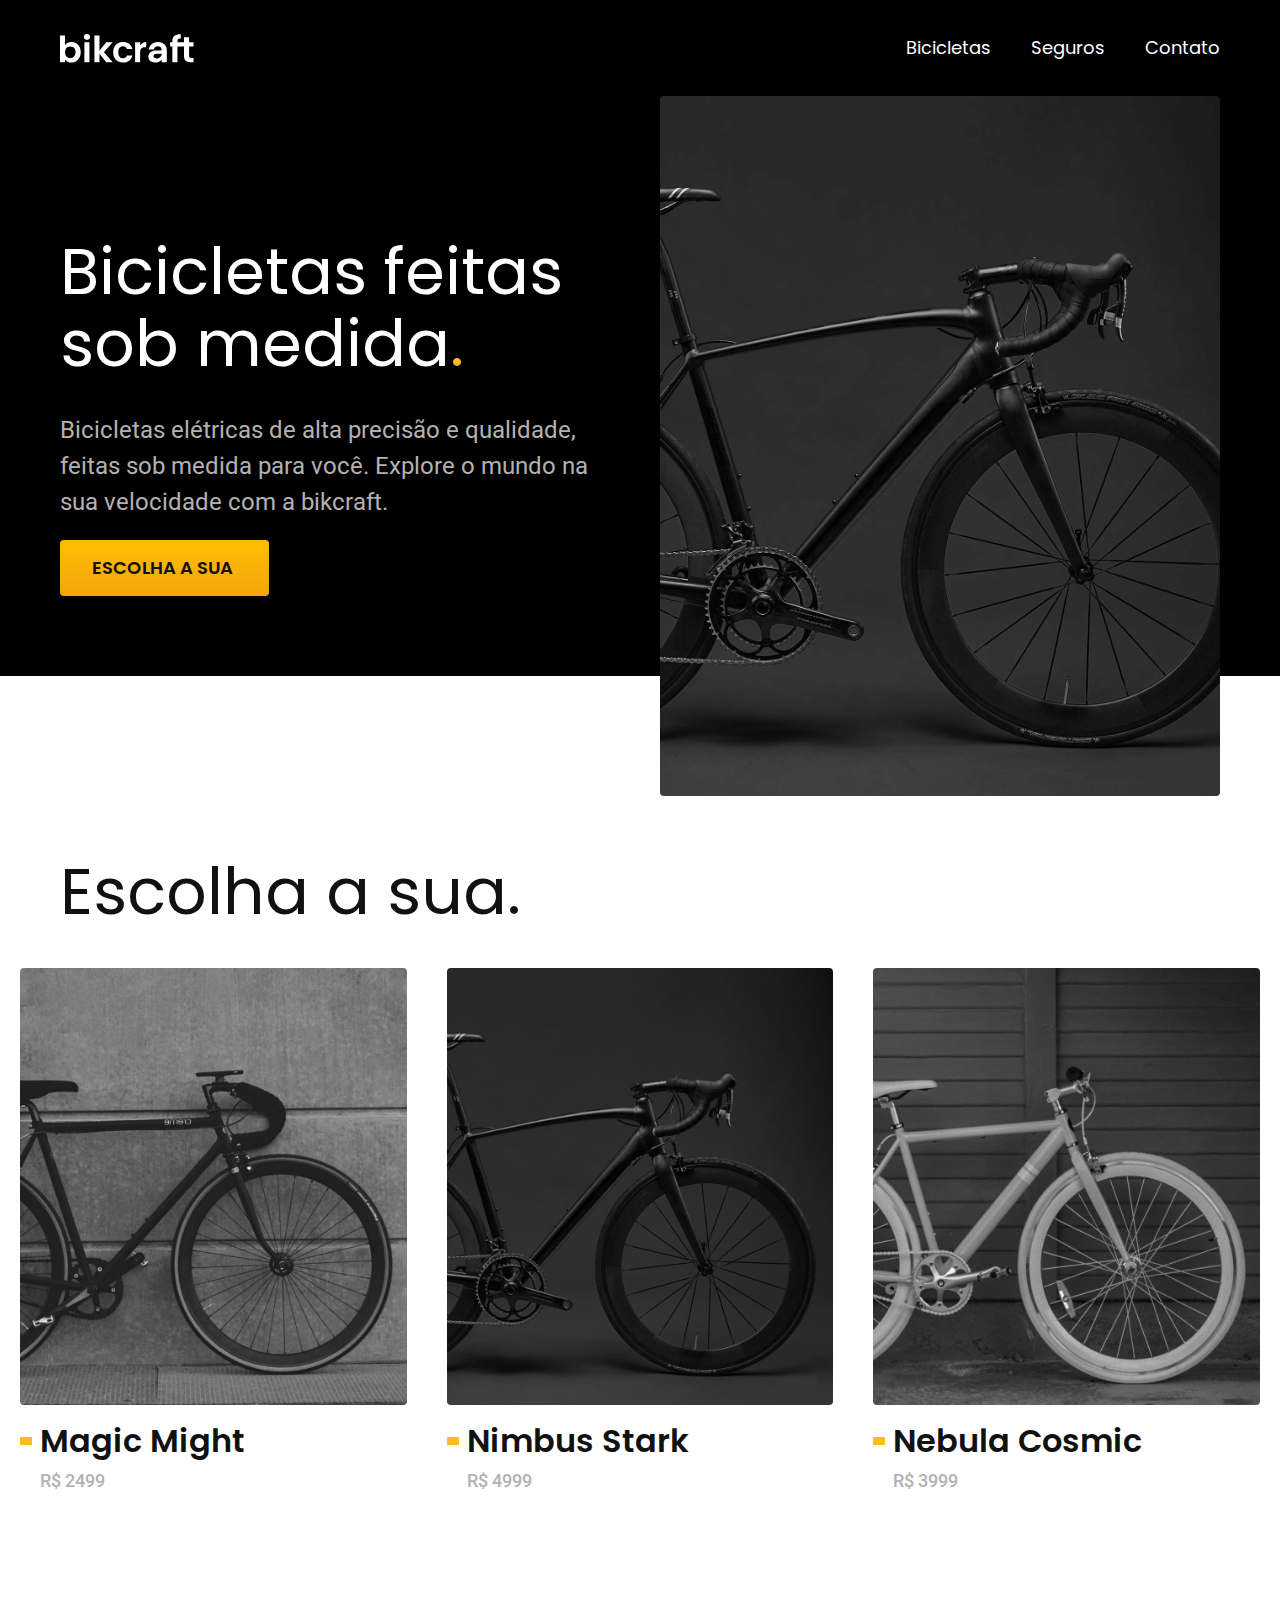
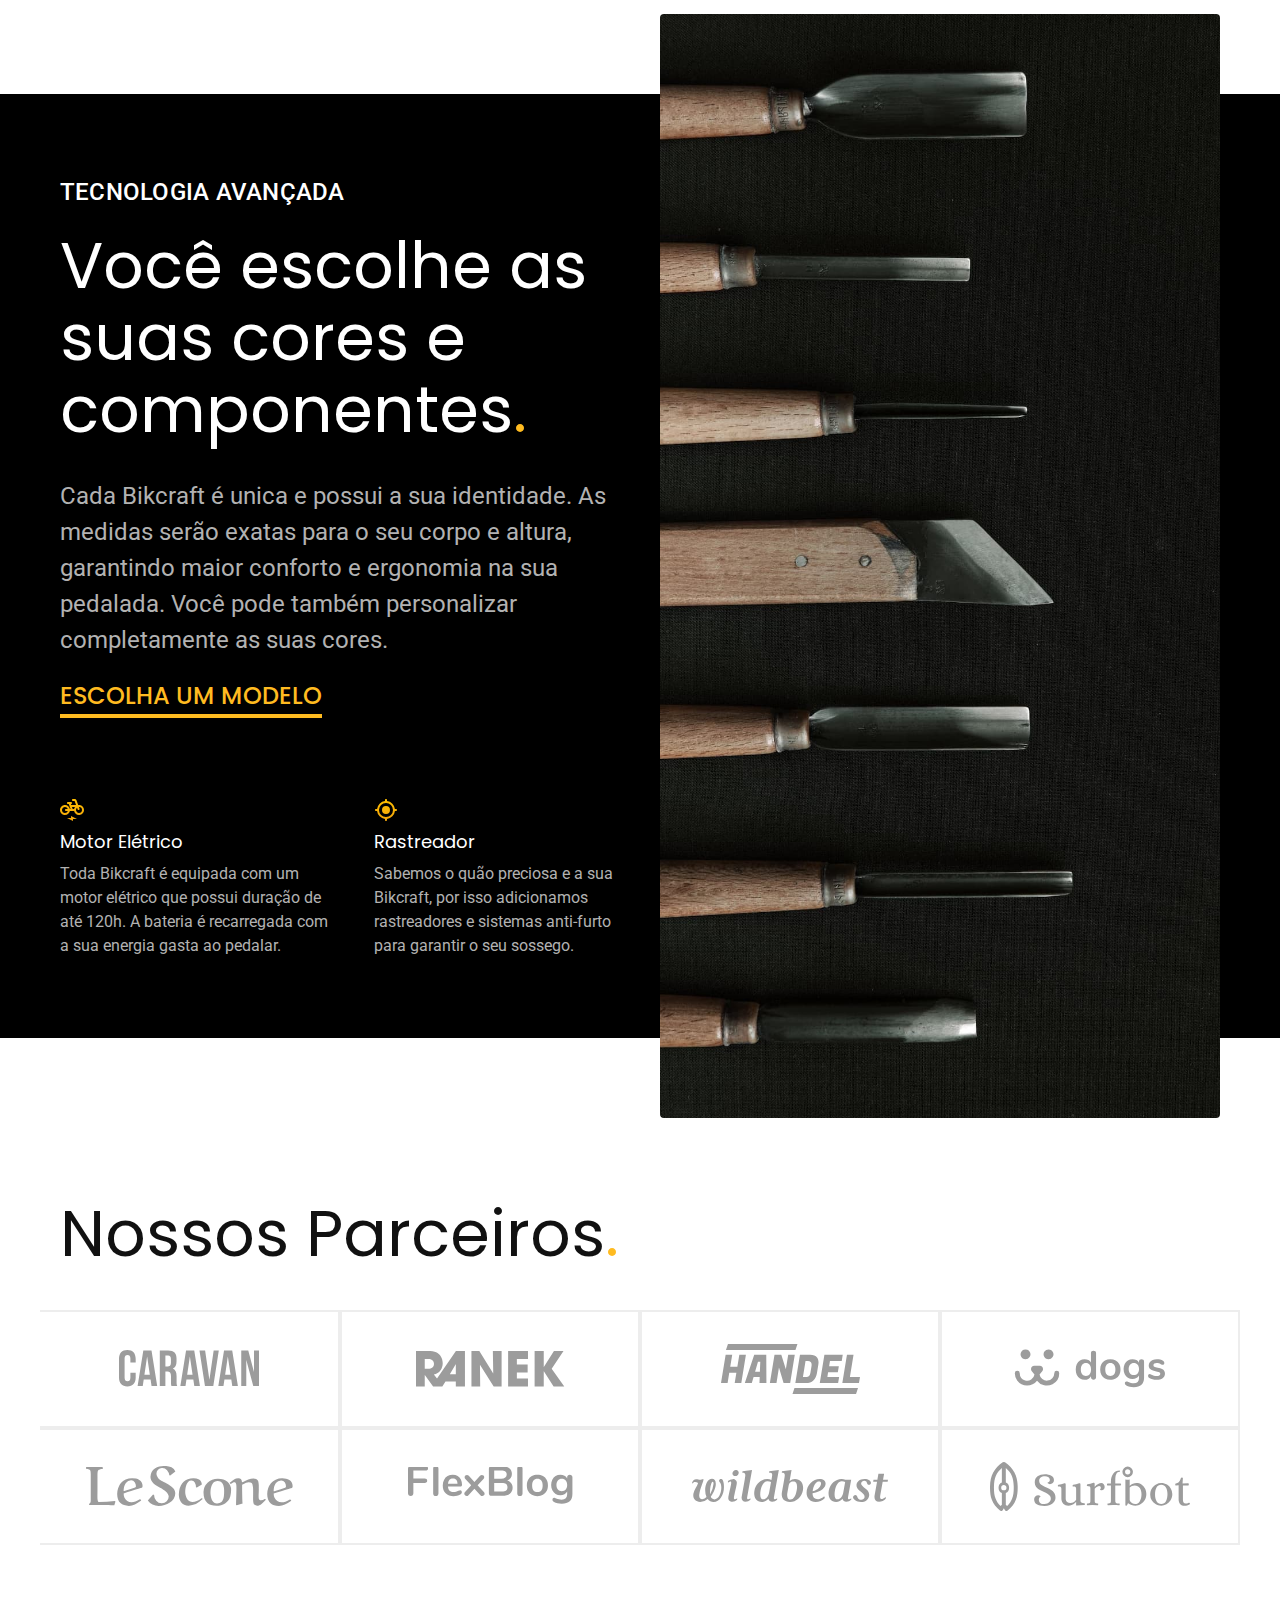
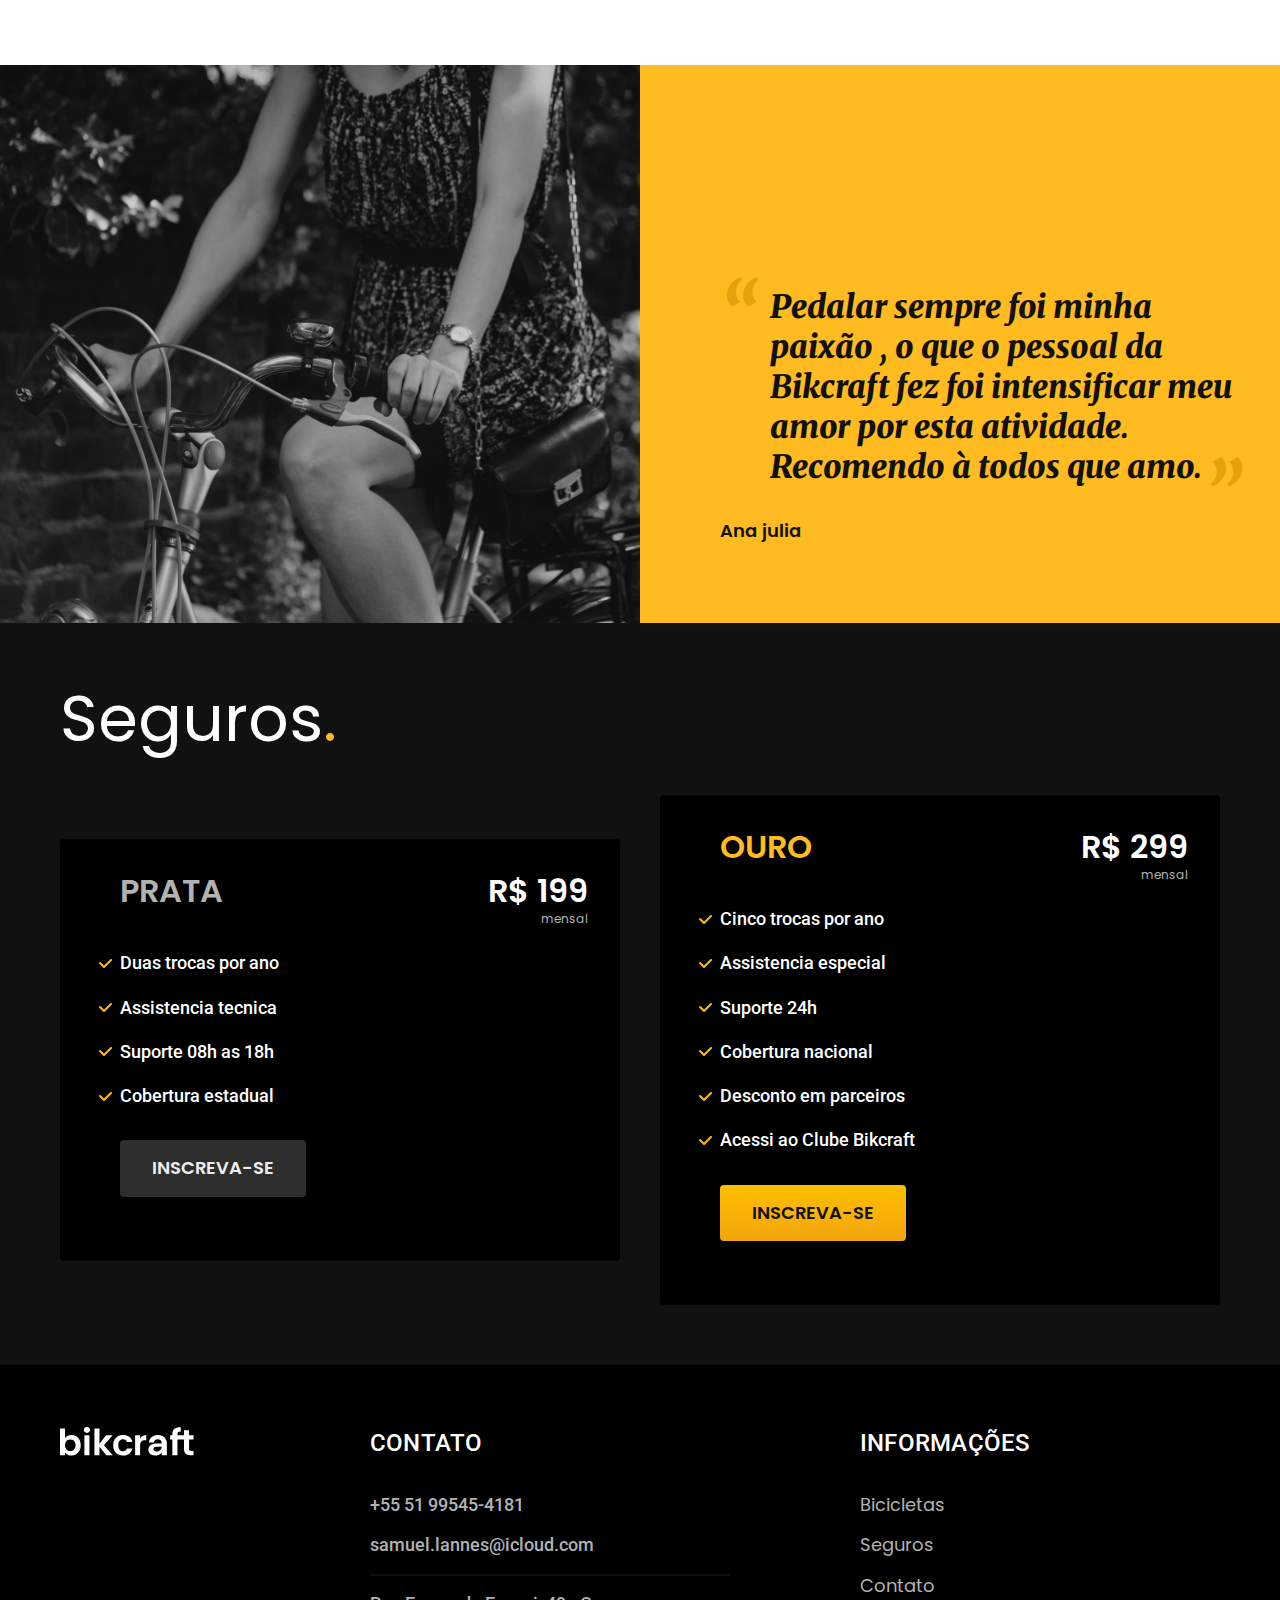
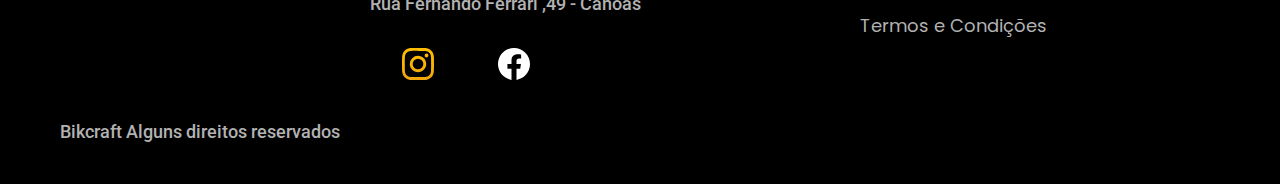
==== commit 56ca9dc2: "autualizando conteudo" ====
--- a/index.html
+++ b/index.html
@@ -39,7 +39,6 @@
     </div>   
   </header>
   <main class="introducao-bg">
-    <div class="tecnologia">
       <div class="introducao container">
         <div class="introducao-conteudo">
         <h1 class="font-1-xxl cor-0">Bicicletas feitas sob medida<span class="cor-p1">.</span></h1>
@@ -54,6 +53,7 @@
           <img src="./img/fotos/introducao.jpg" alt="Bicicleta eletrica preta.">
         </div>
       </div>
+    </div>
    </main>
 
    <article class="bicicletas-listas">
@@ -61,21 +61,21 @@
 
      <ul>
        <li>
-        <a href="./bicicletas/magic.html"></a>
+        <a href="./bicicletas/magic.html">
         <img src="./img/bicicletas/magic-home.jpg" alt="Bicicleta preta">
         <h3 class="font-1-xl">Magic Might</h3>
         <span class="font-2-m cor-8" >R$ 2499</span>
        </a> 
       </li> 
       <li>
-        <a href="./bicicletas/nimbus.html"></a>
+        <a href="./bicicletas/nimbus.html">
         <img src="./img/bicicletas/nimbus-home.jpg" alt="Bicicleta preta">
         <h3 class="font-1-xl">Nimbus Stark</h3>
         <span class="font-2-m cor-8" >R$ 4999</span>
        </a> 
       </li> 
       <li>
-        <a href="./bicicletas/nebula.html"></a>
+        <a href="./bicicletas/nebula.html">
         <img src="./img/bicicletas/nebula-home.jpg" alt="Bicicleta preta">
         <h3 class="font-1-xl">Nebula Cosmic</h3>
         <span class="font-2-m cor-8" >R$ 3999</span>
@@ -119,7 +119,7 @@
   </div>
 </article>
   <section class="parceiros" aria-label="Nossos Parceiros">
-    <a class="container font-1-xxl">Nossos Parceiros<span class="cor-p1">.</span></h1>
+    <h2 class="container font-1-xxl">Nossos Parceiros<span class="cor-p1">.</span></h2>
 
       <ul>
         <li><img src="./img/parceiros/caravan.svg" alt="Caravan"></li> 
@@ -137,7 +137,7 @@
           <img src="./img/fotos/depoimento.jpg" alt="Pessoa pedalando uma bicicleta Bikcraft">
      </div>
     <div class="depoimento-conteudo">
-       <blockquote class="font-1-xl --cor-12">
+       <blockquote class="font-1-xl -cor-12">
          <p>
            Pedalar sempre foi minha paixão , o que o pessoal da Bikcraft fez foi
            intensificar meu amor por esta atividade. Recomendo à todos que amo.
@@ -147,35 +147,35 @@
     </div>
    </section>
    <article class="seguros-bg">
-   <div class="seguros container">
-    <h2 class="font-1-xxl cor-0">Seguros<sapan class="cor-p1">.</sapan></h2>
-    <div class="seguros-item">
-       <h3 class="font-1-xl cor-6">PRATA</h3>
-        <span class="font-1-xl cor-0">R$ 199 <span class="font-1-xs cor-6">mensal</span></span>
-        </span>
+     <div class="seguros container">
+       <h2 class="font-1-xxl cor-0">Seguros<span class="cor-p1">.</span></h2>
+       <div class="seguros-item">
+         <h3 class="font-1-xl cor-6">PRATA</h3>
+         <span class="font-1-xl cor-0">R$ 199 <span class="font-1-xs cor-6">mensal</span> </span>
+         <ul class="font-2-m cor-0">
+           <li>Duas trocas por ano</li>
+           <li>Assistencia tecnica</li>
+           <li>Suporte 08h as 18h</li>
+           <li>Cobertura estadual</li>
+         </ul>
+         <a class="botao secundario" href="./orcamento.html">Inscreva-se</a>
+       </div>
+
+       <div class="seguros-item">
+        <h3 class="font-1-xl cor-p1">OURO</h3>
+        <span class="font-1-xl cor-0">R$ 299 <span class="font-1-xs cor-6">mensal</span> </span>
         <ul class="font-2-m cor-0">
-            <li>Duas trocas por ano</li>
-            <li>Assistência técnica</li>
-            <li>Suporte 08h às 18h</li>
-            <li>Cobertura estadual</li>
-        </ul>
-        <a class="botao secundario" href="./orcamento.html">Inscreva-se</a>
-    </div>
-    <div class="seguros-item">
-        <h3 class="font-1-xl cor-p1">OURO</h3>
-        <span class="font-1-xl cor-0">R$ 299 <span class="font-1-xs cor-6">mensal</span></span>
-        <ul class="font-2-m cor-0">
-            <li>Cinco trocas por ano</li>
-            <li>Assistência especial</li>
-            <li>Suporte 24h</li>
-            <li>Cobertura nacional</li>
-            <li>Desconto em parceiros</li>
-            <li>Acesso ao Clube Bikcraft</li>
+          <li>Cinco trocas por ano</li>
+          <li>Assistencia especial</li>
+          <li>Suporte 24h</li>
+          <li>Cobertura nacional</li>
+          <li>Desconto em parceiros</li>
+          <li>Acessi ao Clube Bikcraft</li>
         </ul>
         <a class="botao" href="./orcamento.html">Inscreva-se</a>
-     </div>
-   </div>
-  </article>
+      </div>
+     </div>
+   </article>
 <footer class="footer-bg">
    <div class="footer container">
      <img src="./img/bikcraft.svg" alt="bikcraft">
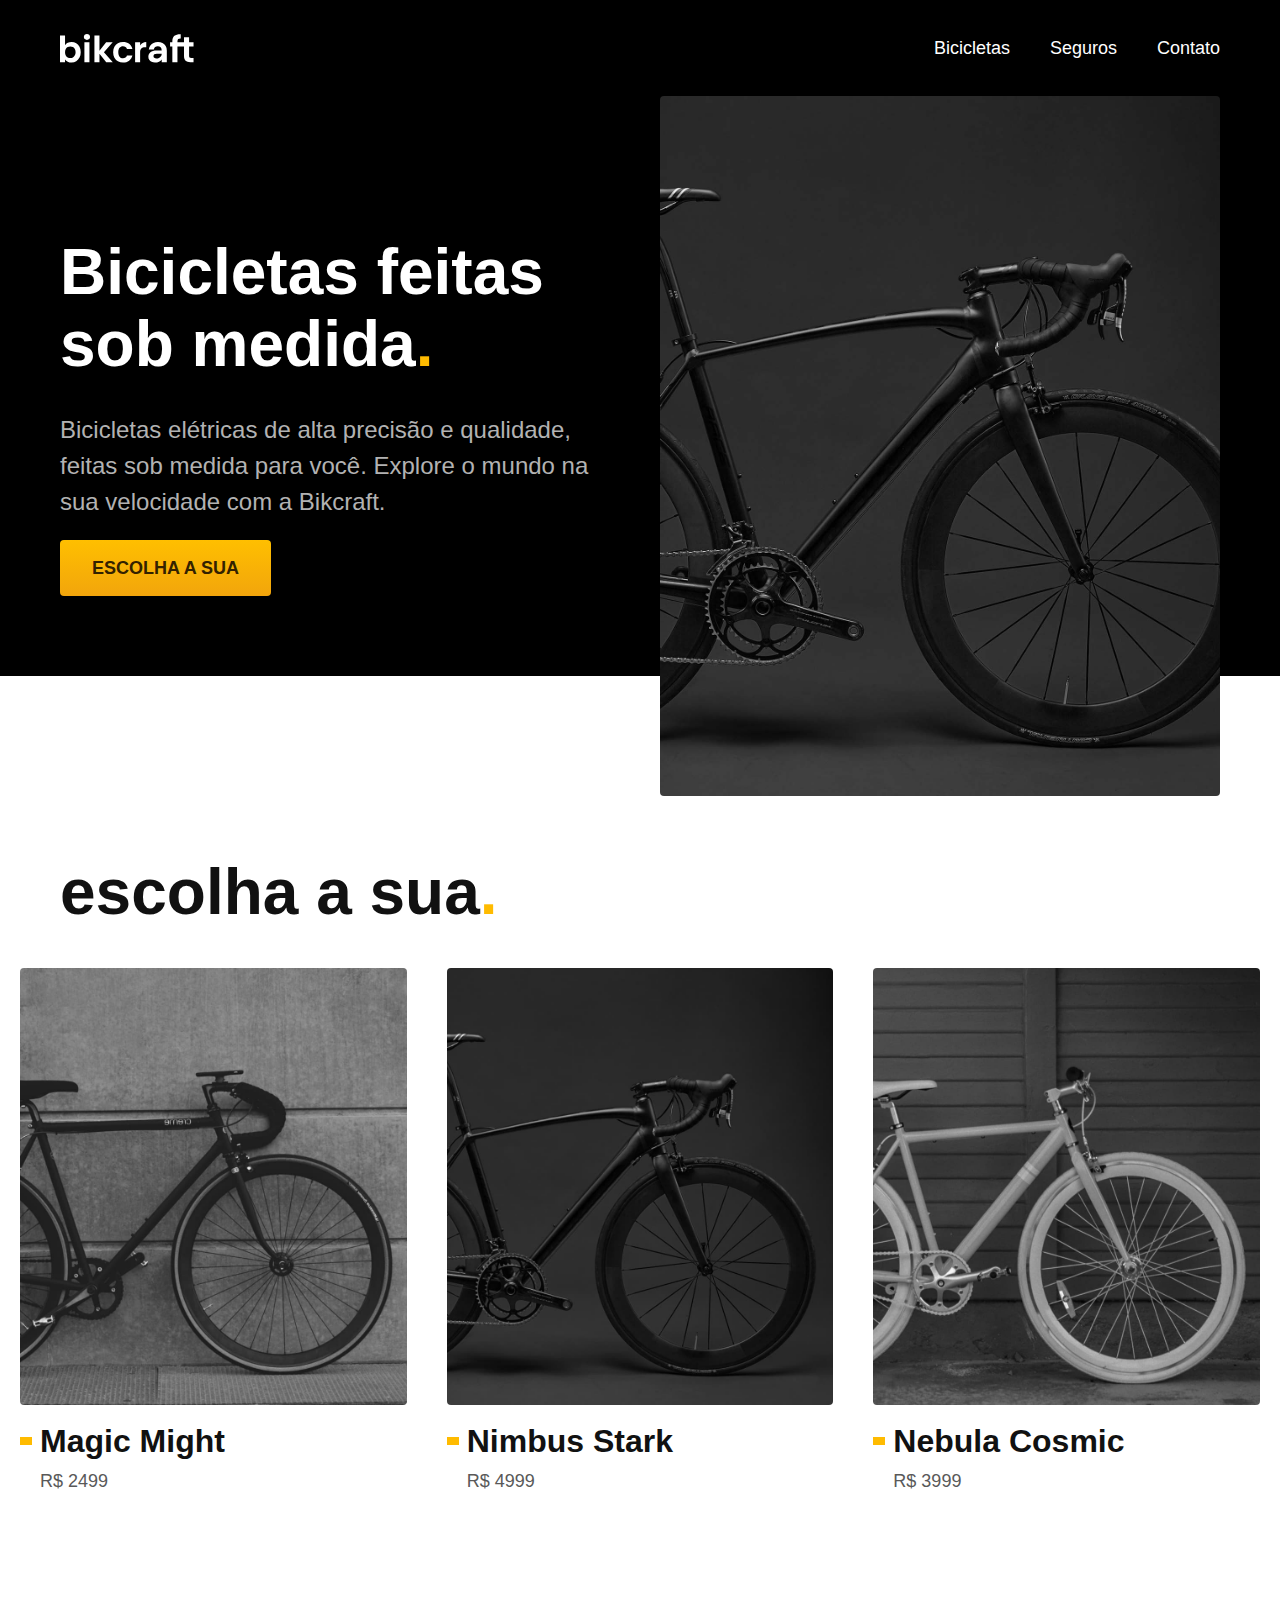
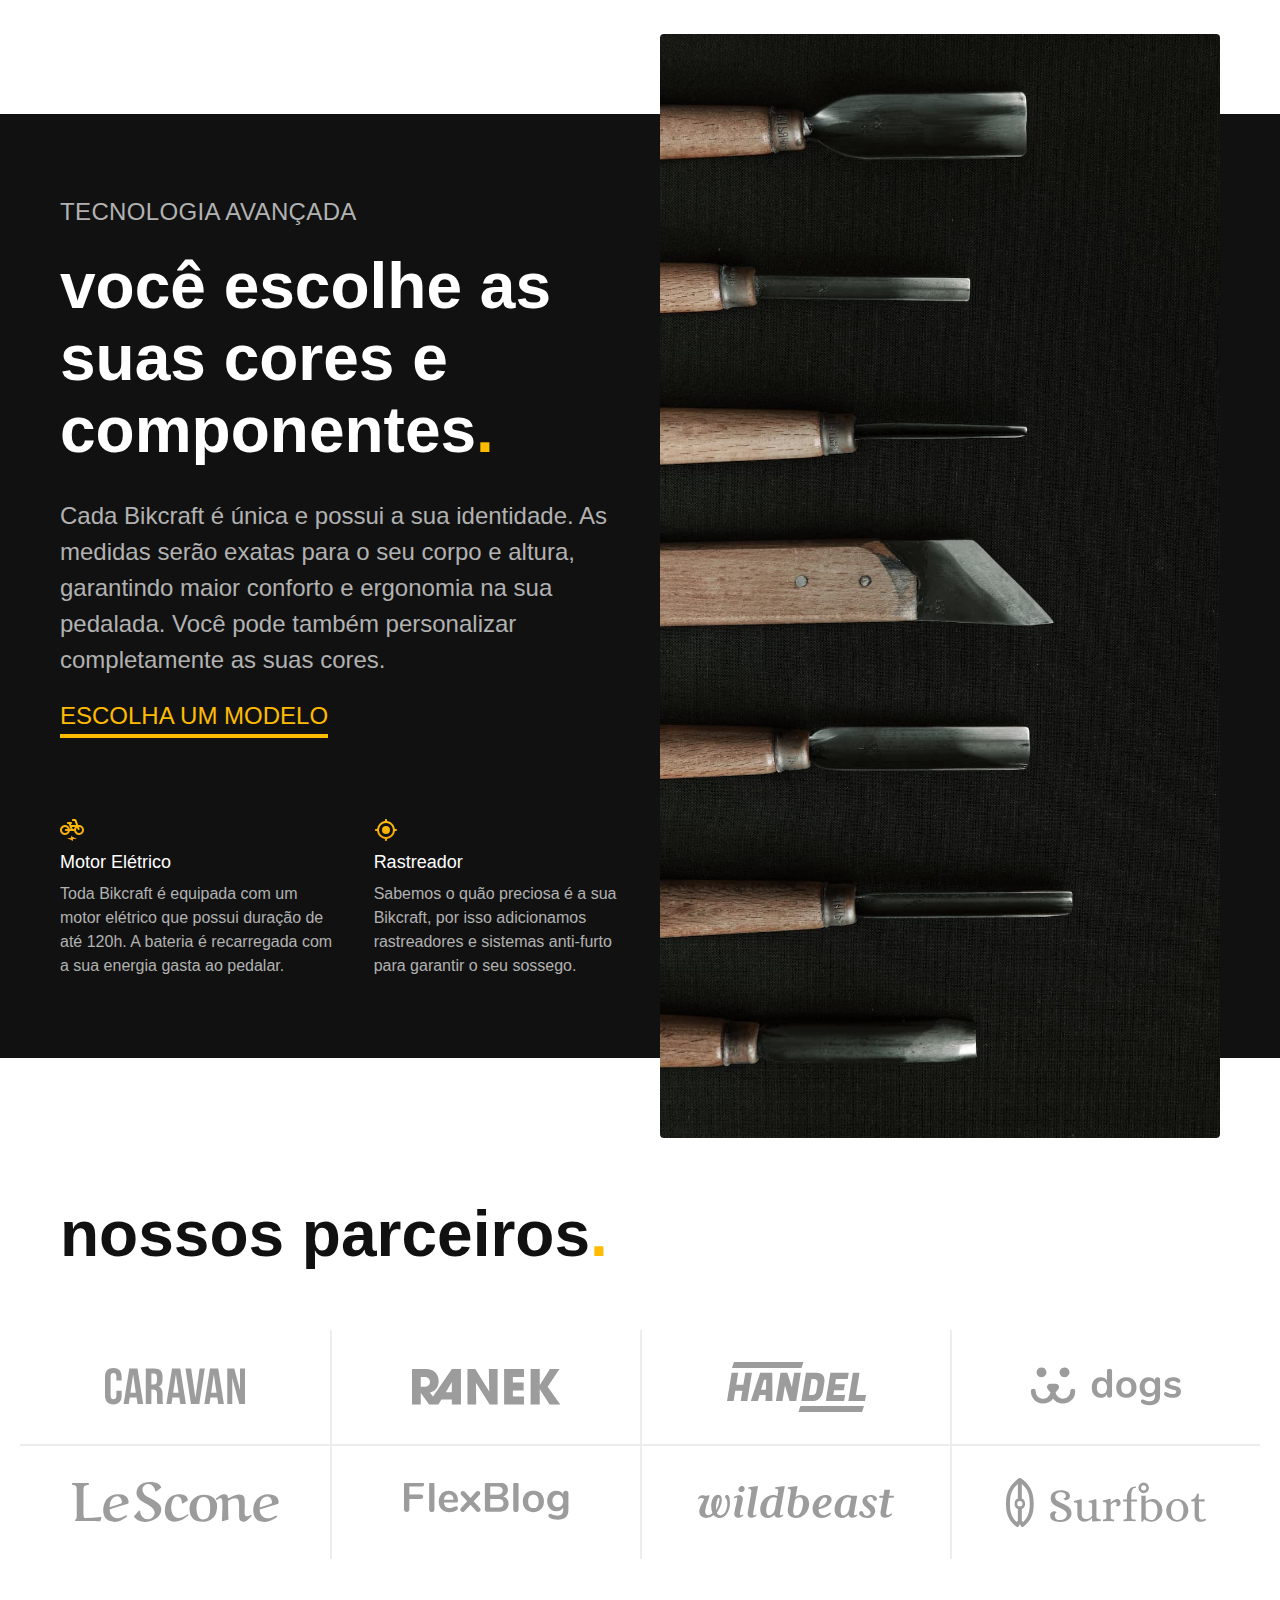
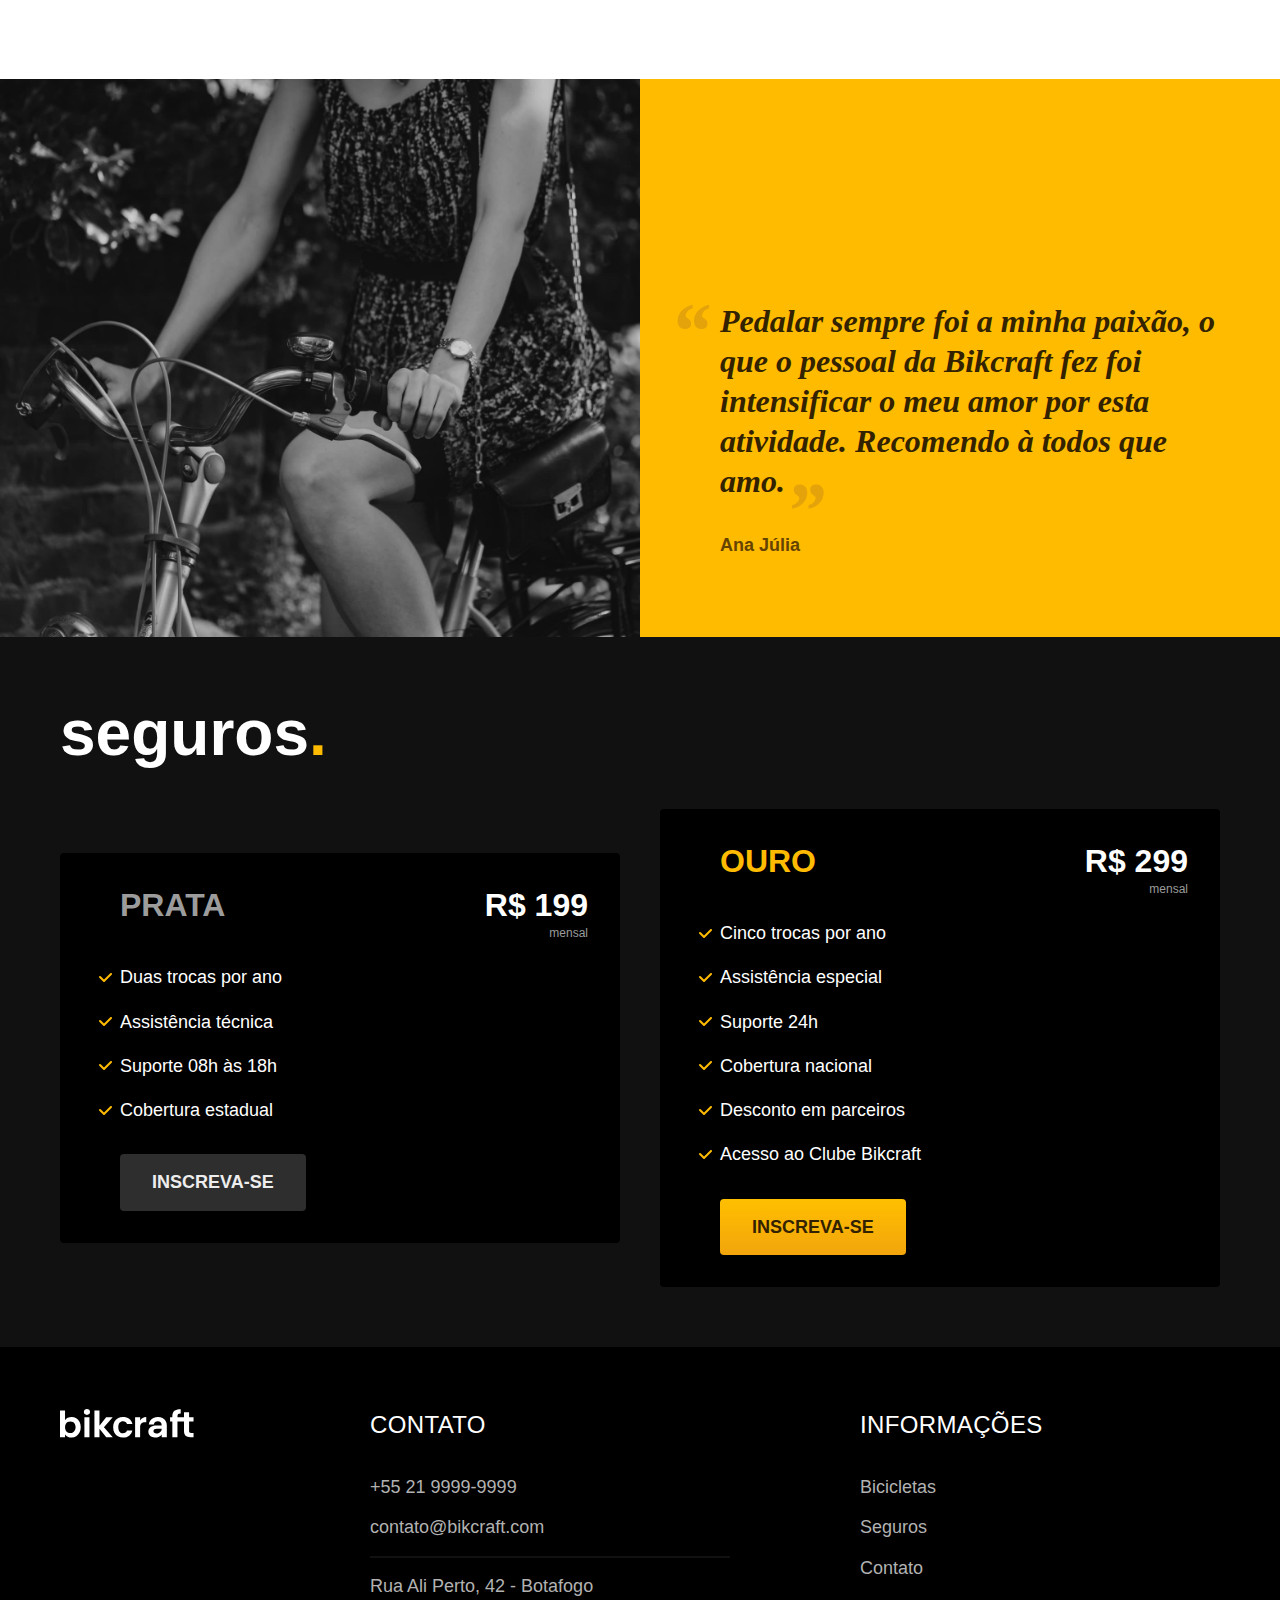
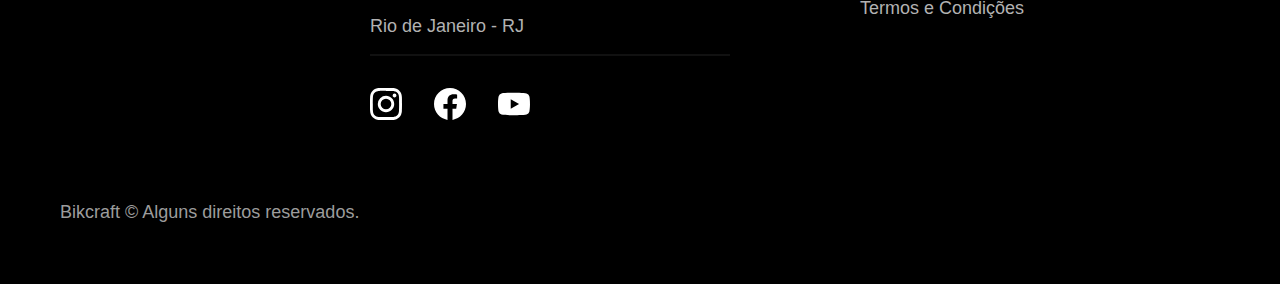
==== commit 0eaf6355: "Continuado o projeto" ====
--- a/index.html
+++ b/index.html
@@ -1,212 +1,195 @@
-<!doctype html>
+<!DOCTYPE html>
 <html lang="pt-br">
- <head>
-     <meta charset="UTF-8">
-     <meta name="viewport" content="width=device-width, initial-scale=1.0">
-     <title>Bikcraft - Bicicletas Eletricas</title>
-    
-     <link rel="preconnect" href="https://fonts.googleapis.com">
-     <link rel="preconnect" href="https://fonts.gstatic.com" crossorigin>
-     <link href="https://fonts.googleapis.com/css2?family=Poppins:wght@400;600&family=Roboto:ital,wght@0,500;1,400&display=swap"
-     rel="stylesheet"> 
-     <link rel="preconnect" href="https://fonts.googleapis.com">
-     <link rel="preconnect" href="https://fonts.gstatic.com" crossorigin>
-     <link href="https://fonts.googleapis.com/css2?family=Merriweather:ital,wght@1,900&family=Poppins
-     :wght@400;600&family=Roboto:ital,wght@0,400;0,500;1,400&display=swap" rel="stylesheet"> 
-     <style>
-      @import url('https://fonts.googleapis.com/css2?family=Merriweather:ital,wght@1,900&family=Poppins:wght@400;600&family=Roboto:ital,wght@0,500;1,400&display=swap');
-      </style>
-     <meta name="description" content="Bicicletas eletricas de alta precisão e qualidade,
-     feitas sob medida para o cliente. Explore o mundo na sua velocidade com a bikcraft.">
-     
-     <link rel="stylesheet" href="./css/style.css">
- </head>
- <body>
-  <header>
-    <header class="header-bg">
-    <div class="header container">  
-      <a href="./"> 
-          <img src="./img/bikcraft.svg" alt="Bikcraft">
-        </a>
+
+<head>
+  <meta charset="UTF-8">
+  <meta name="viewport" content="width=device-width, initial-scale=1.0">
+
+  <title>Bikcraft - Bicicletas Elétricas</title>
+  <meta name="description" content="Bicicletas elétricas de alta precisão e qualidade, feitas sob medida para o cliente. Explore o mundo na sua velocidade com a Bikcraft.">
+
+  <link rel="stylesheet" href="./css/style.css">
+</head>
+
+<body>
+  <header class="header-bg">
+    <div class="header container">
+      <a href="./">
+        <img src="./img/bikcraft.svg" alt="Bikcraft">
+      </a>
 
       <nav aria-label="primaria">
         <ul class="header-menu font-1-m cor-0">
+          <li><a href="./bicicletas.html">Bicicletas</a></li>
+          <li><a href="./seguros.html">Seguros</a></li>
+          <li><a href="./contato.html">Contato</a></li>
+        </ul>
+      </nav>
+    </div>
+  </header>
+
+  <main class="introducao-bg">
+    <div class="introducao container">
+      <div class="introducao-conteudo">
+        <h1 class="font-1-xxl cor-0">Bicicletas feitas sob medida<span class="cor-p1">.</span></h1>
+        <p class="font-2-l cor-5">Bicicletas elétricas de alta precisão e qualidade, feitas sob medida para você. Explore o mundo na sua velocidade com a Bikcraft.</p>
+        <a class="botao" href="./bicicletas.html">Escolha a sua</a>
+      </div>
+      <div>
+        <img src="./img/fotos/introducao.jpg" alt="Bicicleta elétrica preta.">
+      </div>
+    </div>
+  </main>
+
+  <article class="bicicletas-lista">
+    <h2 class="container font-1-xxl">escolha a sua<span class="cor-p1">.</span></h2>
+
+    <ul>
+      <li>
+        <a href="./bicicletas/magic.html">
+          <img src="./img/bicicletas/magic-home.jpg" alt="Bicicleta preta">
+          <h3 class="font-1-xl">Magic Might</h3>
+          <span class="font-2-m cor-8">R$ 2499</span>
+        </a>
+      </li>
+      <li>
+        <a href="./bicicletas/nimbus.html">
+          <img src="./img/bicicletas/nimbus-home.jpg" alt="Bicicleta preta">
+          <h3 class="font-1-xl">Nimbus Stark</h3>
+          <span class="font-2-m cor-8">R$ 4999</span>
+        </a>
+      </li>
+      <li>
+        <a href="./bicicletas/nebula.html">
+          <img src="./img/bicicletas/nebula-home.jpg" alt="Bicicleta preta">
+          <h3 class="font-1-xl">Nebula Cosmic</h3>
+          <span class="font-2-m cor-8">R$ 3999</span>
+        </a>
+      </li>
+    </ul>
+  </article>
+
+  <article class="tecnologia-bg">
+    <div class="tecnologia container">
+      <div class="tecnologia-conteudo">
+        <span class="font-2-l-b cor-5">Tecnologia Avançada</span>
+        <h2 class="font-1-xxl cor-0">você escolhe as suas cores e componentes<span class="cor-p1">.</span></h2>
+        <p class="font-2-l cor-5">Cada Bikcraft é única e possui a sua identidade. As medidas serão exatas para o seu corpo e altura, garantindo maior conforto e ergonomia na sua pedalada. Você pode também personalizar completamente as suas cores.</p>
+        <a class="link" href="./bicicletas.html">Escolha um modelo</a>
+        <div class="tecnologia-vantagens">
+          <div>
+            <img src="./img/icones/eletrica.svg" alt="">
+            <h3 class="font-1-m cor-0">Motor Elétrico</h3>
+            <p class="font-2-s cor-5">Toda Bikcraft é equipada com um motor elétrico que possui duração de até 120h. A bateria é recarregada com a sua energia gasta ao pedalar.</p>
+          </div>
+          <div>
+            <img src="./img/icones/rastreador.svg" alt="">
+            <h3 class="font-1-m cor-0">Rastreador</h3>
+            <p class="font-2-s cor-5">Sabemos o quão preciosa é a sua Bikcraft, por isso adicionamos rastreadores e sistemas anti-furto para garantir o seu sossego.</p>
+          </div>
+        </div>
+      </div>
+      <div class="tecnologia-imagem">
+        <img src="./img/fotos/tecnologia.jpg" alt="">
+      </div>
+    </div>
+  </article>
+
+  <section class="parceiros" aria-label="Nossos Parceiros">
+    <h2 class="container font-1-xxl">nossos parceiros<span class="cor-p1">.</span></h2>
+
+    <ul>
+      <li><img src="./img/parceiros/caravan.svg" alt="caravan"></li>
+      <li><img src="./img/parceiros/ranek.svg" alt="ranek"></li>
+      <li><img src="./img/parceiros/handel.svg" alt="handel"></li>
+      <li><img src="./img/parceiros/dogs.svg" alt="dogs"></li>
+      <li><img src="./img/parceiros/lescone.svg" alt="lescone"></li>
+      <li><img src="./img/parceiros/flexblog.svg" alt="flexblog"></li>
+      <li><img src="./img/parceiros/wildbeast.svg" alt="wildbeast"></li>
+      <li><img src="./img/parceiros/surfbot.svg" alt="surfbot"></li>
+    </ul>
+  </section>
+
+  <section class="depoimento" aria-label="Depoimento">
+    <div>
+      <img src="./img/fotos/depoimento.jpg" alt="Pessoa pedalando uma bicicleta Bikcraft">
+    </div>
+    <div class="depoimento-conteudo">
+      <blockquote class="font-1-xl cor-p5">
+        <p>Pedalar sempre foi a minha paixão, o que o pessoal da Bikcraft fez foi intensificar o meu amor por esta atividade. Recomendo à todos que amo.</p>
+      </blockquote>
+      <span class="font-1-m-b cor-p4">Ana Júlia</span>
+    </div>
+  </section>
+
+  <article class="seguros-bg">
+    <div class="seguros container">
+      <h2 class="font-1-xxl cor-0">seguros<span class="cor-p1">.</span></h2>
+      <div class="seguros-item">
+        <h3 class="font-1-xl cor-6">PRATA</h3>
+        <span class="font-1-xl cor-0">R$ 199 <span class="font-1-xs cor-6">mensal</span></span>
+        <ul class="font-2-m cor-0">
+          <li>Duas trocas por ano</li>
+          <li>Assistência técnica</li>
+          <li>Suporte 08h às 18h</li>
+          <li>Cobertura estadual</li>
+        </ul>
+        <a class="botao secundario" href="./orcamento.html">Inscreva-se</a>
+      </div>
+
+      <div class="seguros-item">
+        <h3 class="font-1-xl cor-p1">OURO</h3>
+        <span class="font-1-xl cor-0">R$ 299 <span class="font-1-xs cor-6">mensal</span></span>
+        <ul class="font-2-m cor-0">
+          <li>Cinco trocas por ano</li>
+          <li>Assistência especial</li>
+          <li>Suporte 24h</li>
+          <li>Cobertura nacional</li>
+          <li>Desconto em parceiros</li>
+          <li>Acesso ao Clube Bikcraft</li>
+        </ul>
+        <a class="botao" href="./orcamento.html">Inscreva-se</a>
+      </div>
+    </div>
+  </article>
+
+  <footer class="footer-bg">
+    <div class="footer container">
+      <img src="./img/bikcraft.svg" alt="Bikcraft">
+      <div class="footer-contato">
+        <h3 class="font-2-l-b cor-0">Contato</h3>
+        <ul class="font-2-m cor-5">
+          <li><a href="tel:+552199999999">+55 21 9999-9999</a></li>
+          <li><a href="mailto:contato@bikcraft.com">contato@bikcraft.com</a></li>
+          <li>Rua Ali Perto, 42 - Botafogo</li>
+          <li>Rio de Janeiro - RJ</li>
+        </ul>
+        <div class="footer-redes">
+          <a href="./">
+            <img src="./img/redes/instagram.svg" alt="Instagram">
+          </a>
+          <a href="./">
+            <img src="./img/redes/facebook.svg" alt="Facebook">
+          </a>
+          <a href="./">
+            <img src="./img/redes/youtube.svg" alt="Youtube">
+          </a>
+        </div>
+      </div>
+      <div class="footer-informacoes">
+        <h3 class="font-2-l-b cor-0">Informações</h3>
+        <nav>
+          <ul class="font-1-m cor-5">
             <li><a href="./bicicletas.html">Bicicletas</a></li>
             <li><a href="./seguros.html">Seguros</a></li>
             <li><a href="./contato.html">Contato</a></li>
-        </ul>
-      </nav>
-    </div>   
-  </header>
-  <main class="introducao-bg">
-      <div class="introducao container">
-        <div class="introducao-conteudo">
-        <h1 class="font-1-xxl cor-0">Bicicletas feitas sob medida<span class="cor-p1">.</span></h1>
-         <p class="font-2-l cor-5">
-          Bicicletas elétricas de alta precisão e qualidade,
-          feitas sob medida para você. Explore o mundo na sua 
-          velocidade com a bikcraft.
-         </p>
-        <a class="botao" href="./bicicletas.html">Escolha a sua<span class="cor-p1">.</span></h1></a>
-        </div>
-        <div>
-          <img src="./img/fotos/introducao.jpg" alt="Bicicleta eletrica preta.">
-        </div>
+            <li><a href="./termos.html">Termos e Condições</a></li>
+          </ul>
+        </nav>
       </div>
+      <p class="footer-copy font-2-m cor-6">Bikcraft © Alguns direitos reservados.</p>
     </div>
-   </main>
+  </footer>
+</body>
 
-   <article class="bicicletas-listas">
-   <h2 class="container font-1-xxl">Escolha a sua.</h2>
-
-     <ul>
-       <li>
-        <a href="./bicicletas/magic.html">
-        <img src="./img/bicicletas/magic-home.jpg" alt="Bicicleta preta">
-        <h3 class="font-1-xl">Magic Might</h3>
-        <span class="font-2-m cor-8" >R$ 2499</span>
-       </a> 
-      </li> 
-      <li>
-        <a href="./bicicletas/nimbus.html">
-        <img src="./img/bicicletas/nimbus-home.jpg" alt="Bicicleta preta">
-        <h3 class="font-1-xl">Nimbus Stark</h3>
-        <span class="font-2-m cor-8" >R$ 4999</span>
-       </a> 
-      </li> 
-      <li>
-        <a href="./bicicletas/nebula.html">
-        <img src="./img/bicicletas/nebula-home.jpg" alt="Bicicleta preta">
-        <h3 class="font-1-xl">Nebula Cosmic</h3>
-        <span class="font-2-m cor-8" >R$ 3999</span>
-       </a> 
-      </li>
-    </ul>
-  </article>
-  <article class="tecnologia-bg">
-    <div class="tecnologia container">
-     <div class="tecnologia-conteudo">
-       <span class="font-2-l-b cor-0">Tecnologia Avançada</span>
-        <h2 class="font-1-xxl cor-0">Você escolhe as suas cores e componentes<sapan class="cor-p1">.</sapan></h2>
-        <p class="font-2-l cor-5">
-          Cada Bikcraft é unica e possui a sua identidade. As medidas serão exatas para o 
-          seu corpo e altura, garantindo maior conforto e ergonomia na sua pedalada. Você 
-          pode também personalizar completamente as suas cores.
-        </p>
-        <a class="link" href="./bicicletas.html">Escolha um modelo</a>
-        <div class="tecnologia-vantagens">
-        <div>
-          <img src="./img/icones/eletrica.svg" alt="">
-          <h3 class="font-1-m cor-0">Motor Elétrico</h3>
-          <p class="font-2-s cor-5"> 
-            Toda Bikcraft é equipada com um motor elétrico que possui duração de até
-            120h. A bateria é recarregada com a sua energia gasta ao pedalar.
-          </p>
-        </div> 
-        <div>
-          <img src="./img/icones/rastreador.svg" alt="">
-          <h3 class="font-1-m cor-0">Rastreador</h3>
-          <p class="font-2-s cor-5">
-           Sabemos o quão preciosa e a sua Bikcraft, por isso adicionamos rastreadores e sistemas 
-           anti-furto para garantir o seu sossego.
-          </p>
-        </div>
-      </div>
-      </div>
-     <div class="tecnologia-imagem">
-      <img src="./img/fotos/tecnologia.jpg" alt="">
-    </div>
-  </div>
-</article>
-  <section class="parceiros" aria-label="Nossos Parceiros">
-    <h2 class="container font-1-xxl">Nossos Parceiros<span class="cor-p1">.</span></h2>
-
-      <ul>
-        <li><img src="./img/parceiros/caravan.svg" alt="Caravan"></li> 
-        <li><img src="./img/parceiros/ranek.svg" alt="Caravan"></li>
-        <li><img src="./img/parceiros/handel.svg" alt="Caravan"></li>
-        <li><img src="./img/parceiros/dogs.svg" alt="Caravan"></li>
-        <li><img src="./img/parceiros/lescone.svg" alt="Caravan"></li>
-        <li><img src="./img/parceiros/flexblog.svg" alt="Caravan"></li>
-        <li><img src="./img/parceiros/wildbeast.svg" alt="Caravan"></li>
-        <li><img src="./img/parceiros/surfbot.svg" alt="Caravan"></li>
-      </ul>
-  </section>
-   <section class="depoimento" aria-label="Depoimento">
-     <div>
-          <img src="./img/fotos/depoimento.jpg" alt="Pessoa pedalando uma bicicleta Bikcraft">
-     </div>
-    <div class="depoimento-conteudo">
-       <blockquote class="font-1-xl -cor-12">
-         <p>
-           Pedalar sempre foi minha paixão , o que o pessoal da Bikcraft fez foi
-           intensificar meu amor por esta atividade. Recomendo à todos que amo.
-         </p>
-       </blockquote>     
-       <span class="font-1-m-b --cor-p5">Ana julia</span>
-    </div>
-   </section>
-   <article class="seguros-bg">
-     <div class="seguros container">
-       <h2 class="font-1-xxl cor-0">Seguros<span class="cor-p1">.</span></h2>
-       <div class="seguros-item">
-         <h3 class="font-1-xl cor-6">PRATA</h3>
-         <span class="font-1-xl cor-0">R$ 199 <span class="font-1-xs cor-6">mensal</span> </span>
-         <ul class="font-2-m cor-0">
-           <li>Duas trocas por ano</li>
-           <li>Assistencia tecnica</li>
-           <li>Suporte 08h as 18h</li>
-           <li>Cobertura estadual</li>
-         </ul>
-         <a class="botao secundario" href="./orcamento.html">Inscreva-se</a>
-       </div>
-
-       <div class="seguros-item">
-        <h3 class="font-1-xl cor-p1">OURO</h3>
-        <span class="font-1-xl cor-0">R$ 299 <span class="font-1-xs cor-6">mensal</span> </span>
-        <ul class="font-2-m cor-0">
-          <li>Cinco trocas por ano</li>
-          <li>Assistencia especial</li>
-          <li>Suporte 24h</li>
-          <li>Cobertura nacional</li>
-          <li>Desconto em parceiros</li>
-          <li>Acessi ao Clube Bikcraft</li>
-        </ul>
-        <a class="botao" href="./orcamento.html">Inscreva-se</a>
-      </div>
-     </div>
-   </article>
-<footer class="footer-bg">
-   <div class="footer container">
-     <img src="./img/bikcraft.svg" alt="bikcraft">
-     <div class="footer-contato">
-       <h3 class="font-2-l-b cor-0">Contato</h3>
-       <ul class=" font-2-m cor-5">
-         <li><a href="tel: +5551995454181">+55 51 99545-4181</a></li>
-         <li><a href="mailto:">samuel.lannes@icloud.com</a></li>
-         <li>Rua Fernando Ferrari ,49 - Canoas</li>
-       </ul>
-       <div class="footer-redes">
-          <a href="./"></a>
-          <img src="./img/redes/instagram-p.svg" alt="instagram">
-          <a href="./"></a>
-          <img src="./img/redes/facebook.svg" alt="facebook">
-       </div>
-     </div>
-     <div class="footer-informacoes">
-       <h3 class="font-2-l-b cor-0">Informações</h3>
-       <nav>
-         <ul class="font-1-m cor-5">
-          <li><a href="./bicicletas.html">Bicicletas</a></li>
-          <li><a href="./seguros.html">Seguros</a></li>
-          <li><a href="./contato.html">Contato</a></li>       
-          <li><a href="termos.html">Termos e Condições</a></li>
-         </ul>
-       </nav>
-     </div>
-     <p class=" footer-copy font-2-m cor-6">Bikcraft Alguns direitos reservados</p>
-   </div>
-</footer>
-</body>
-</html>
-  +</html>--- a/css/style.css
+++ b/css/style.css
@@ -1,29 +1,30 @@
 @import "./global/global.css";
-@import "./ultilidades/tipografia.css";
-@import "./ultilidades/cores.css";
+@import "./utilidades/tipografia.css";
+@import "./utilidades/cores.css";
 
 @import "./global/header.css";
 @import "./global/footer.css";
 
-/*Ultilidades*/
-@import "./ultilidades/componentes.css";
+/* Utilidades */
+@import "./utilidades/componentes.css";
 
-
-/*Home*/
+/* Home */
 @import "./home/introducao.css";
 @import "./home/tecnologia.css";
 @import "./home/parceiros.css";
 @import "./home/depoimento.css";
 
-
-/*Bicicletas*/
-@import "./bicicletas/bicicletas-listas.css";
+/* Bicicletas */
+@import "./bicicletas/bicicletas-lista.css";
 @import "./bicicletas/bicicletas.css";
 
-/*seguros*/
+/* Bicicleta */
+@import "./bicicleta/bicicleta.css";
+
+/* Seguros */
 @import "./seguros/seguros.css";
+@import "./seguros/vantagens.css";
+@import "./seguros/perguntas.css";
 
-/*termos*/
+/* Termos */
 @import "./termos/termos.css";
-
-
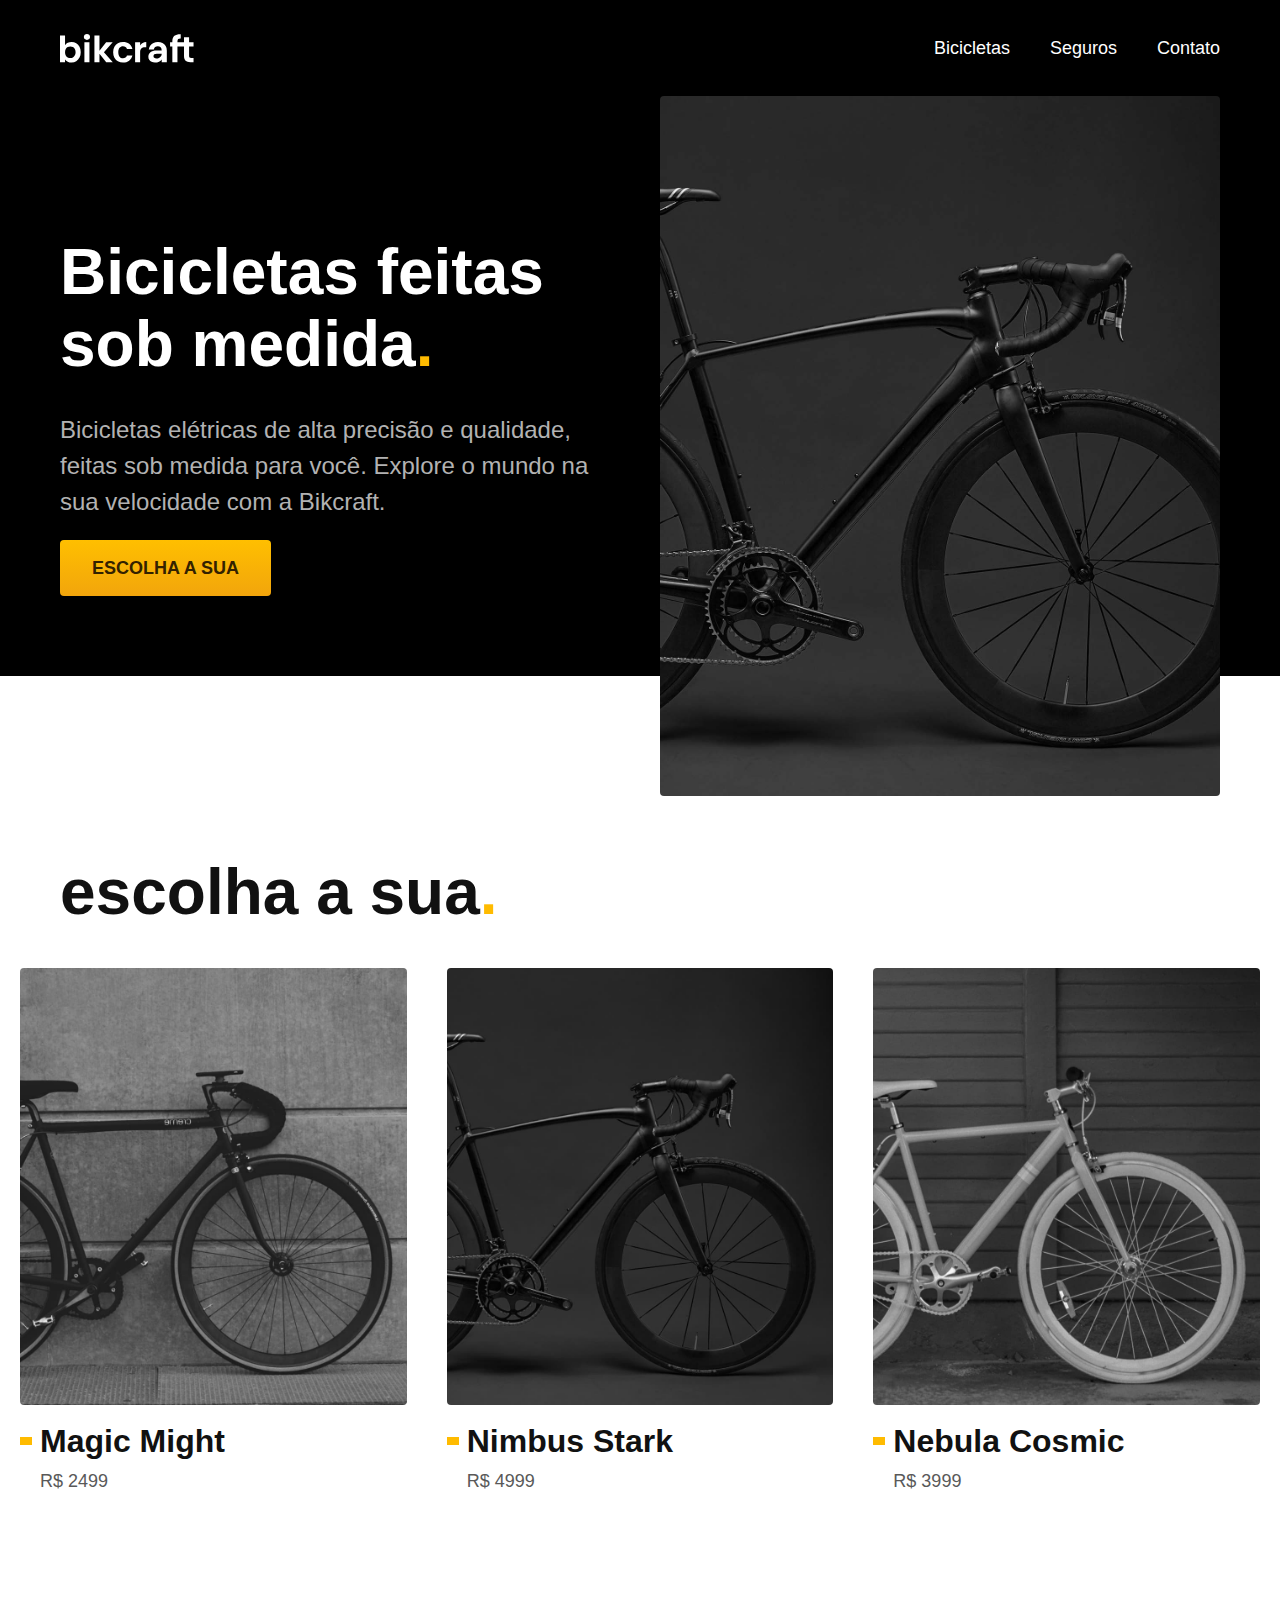
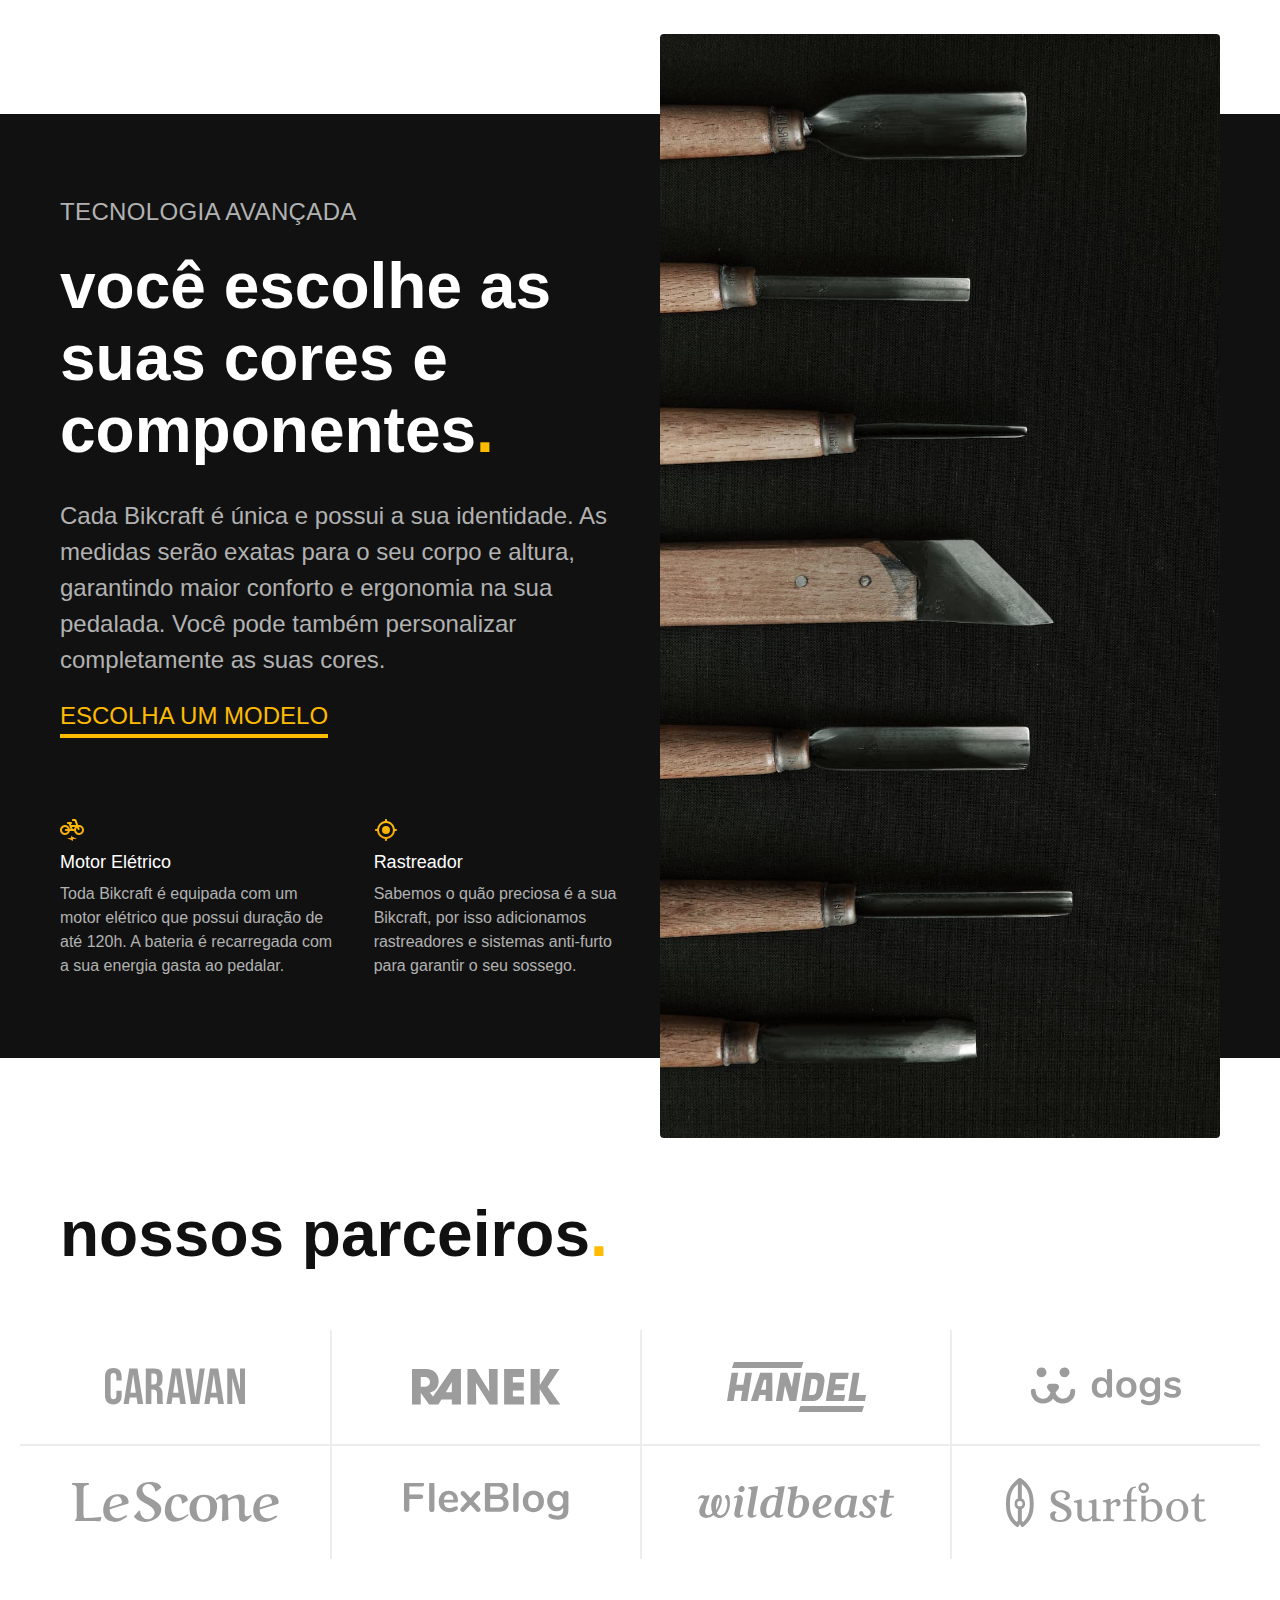
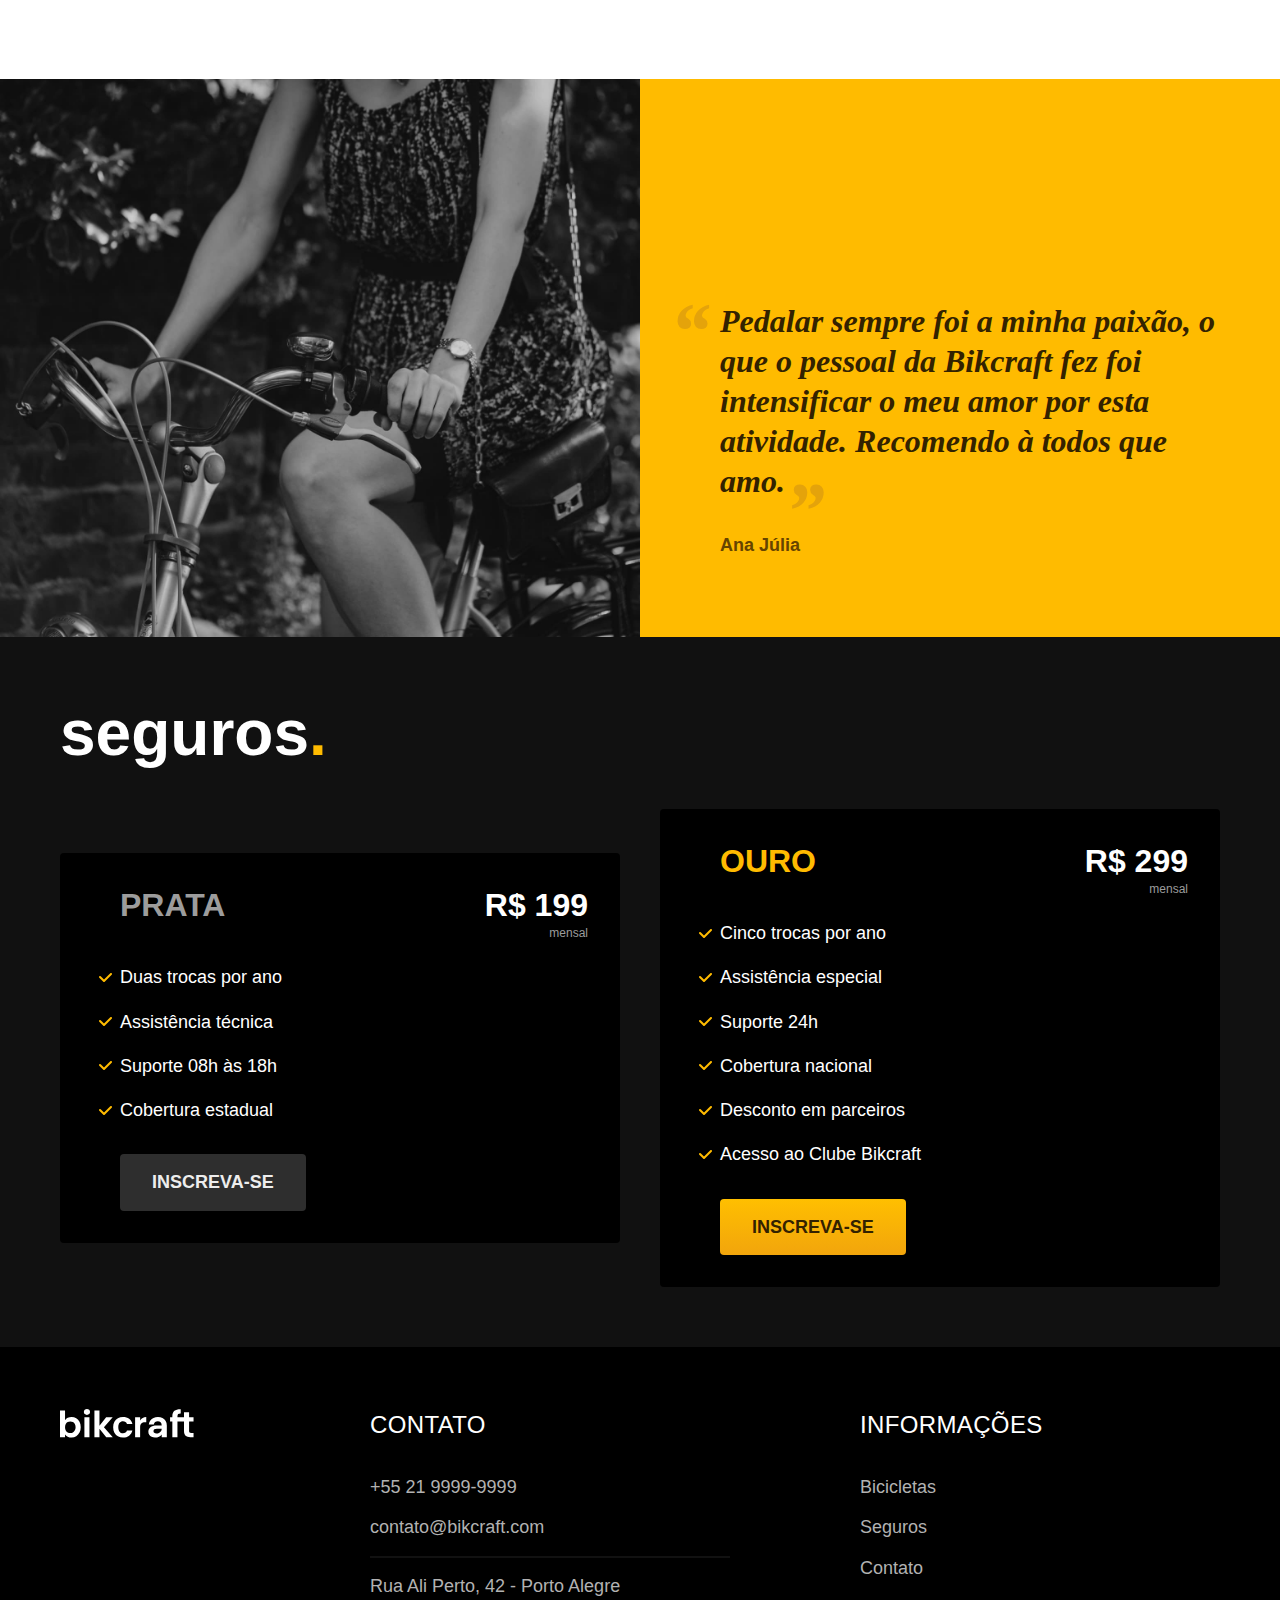
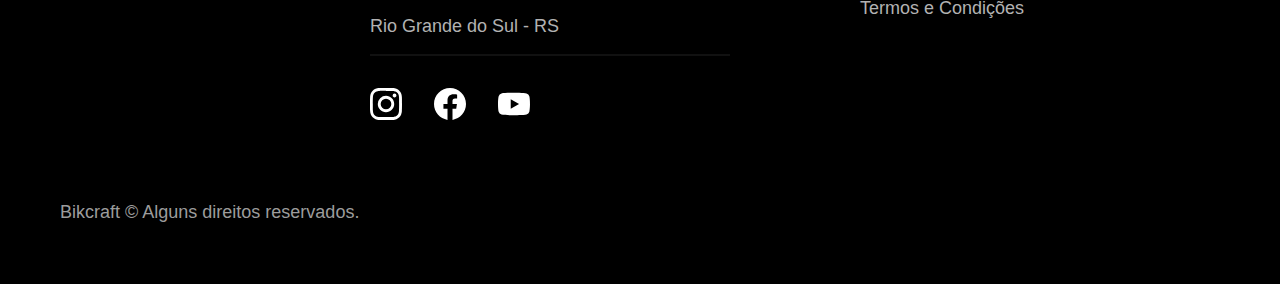
==== commit 07a42fa8: "fase final" ====
--- a/index.html
+++ b/index.html
@@ -161,8 +161,8 @@
         <ul class="font-2-m cor-5">
           <li><a href="tel:+552199999999">+55 21 9999-9999</a></li>
           <li><a href="mailto:contato@bikcraft.com">contato@bikcraft.com</a></li>
-          <li>Rua Ali Perto, 42 - Botafogo</li>
-          <li>Rio de Janeiro - RJ</li>
+          <li>Rua Ali Perto, 42 - Porto Alegre</li>
+          <li>Rio Grande do Sul - RS</li>
         </ul>
         <div class="footer-redes">
           <a href="./">
--- a/css/style.css
+++ b/css/style.css
@@ -7,6 +7,7 @@
 
 /* Utilidades */
 @import "./utilidades/componentes.css";
+@import "./utilidades/formulario.css";
 
 /* Home */
 @import "./home/introducao.css";
@@ -20,11 +21,19 @@
 
 /* Bicicleta */
 @import "./bicicleta/bicicleta.css";
+@import "./bicicleta/seguro.css";
 
 /* Seguros */
 @import "./seguros/seguros.css";
 @import "./seguros/vantagens.css";
 @import "./seguros/perguntas.css";
 
+/* Contato */
+@import "./contato/contato.css";
+@import "./contato/lojas.css";
+
+/* Contato */
+@import "./orcamento/orcamento.css";
+
 /* Termos */
 @import "./termos/termos.css";
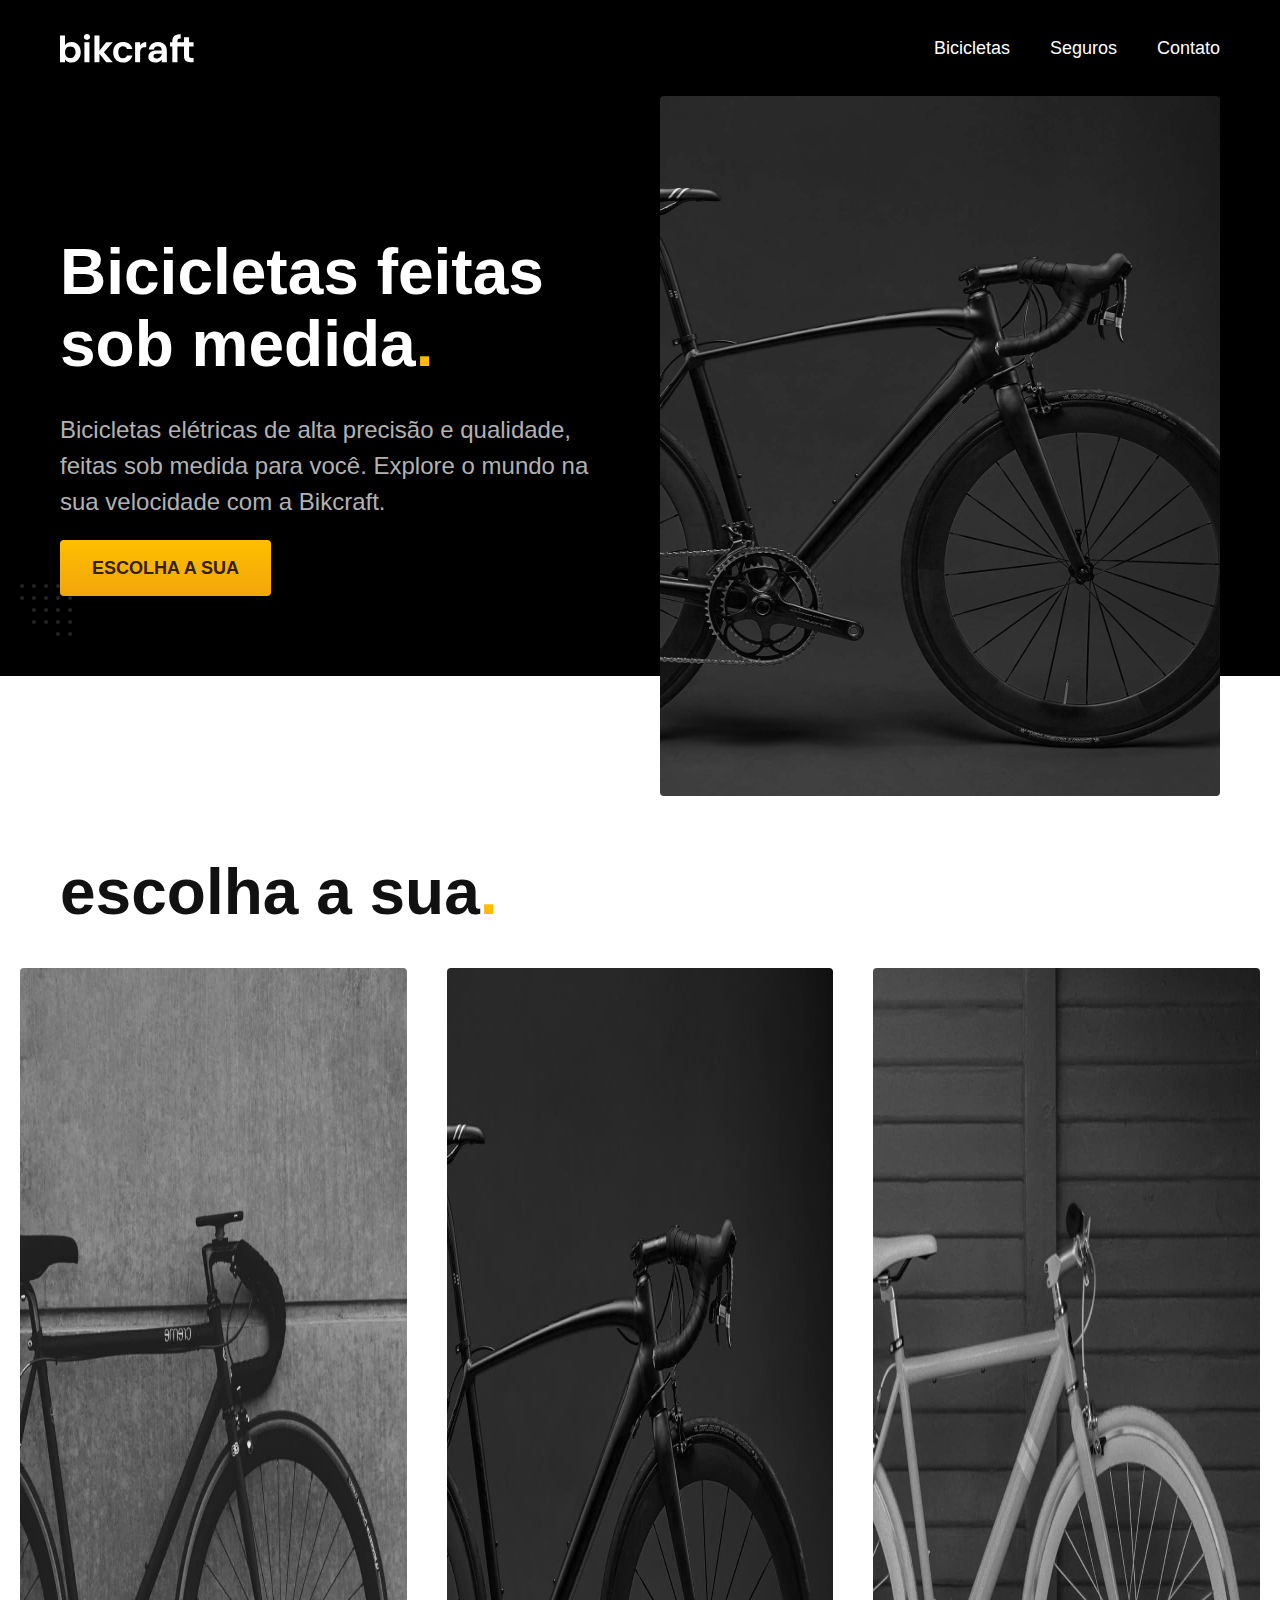
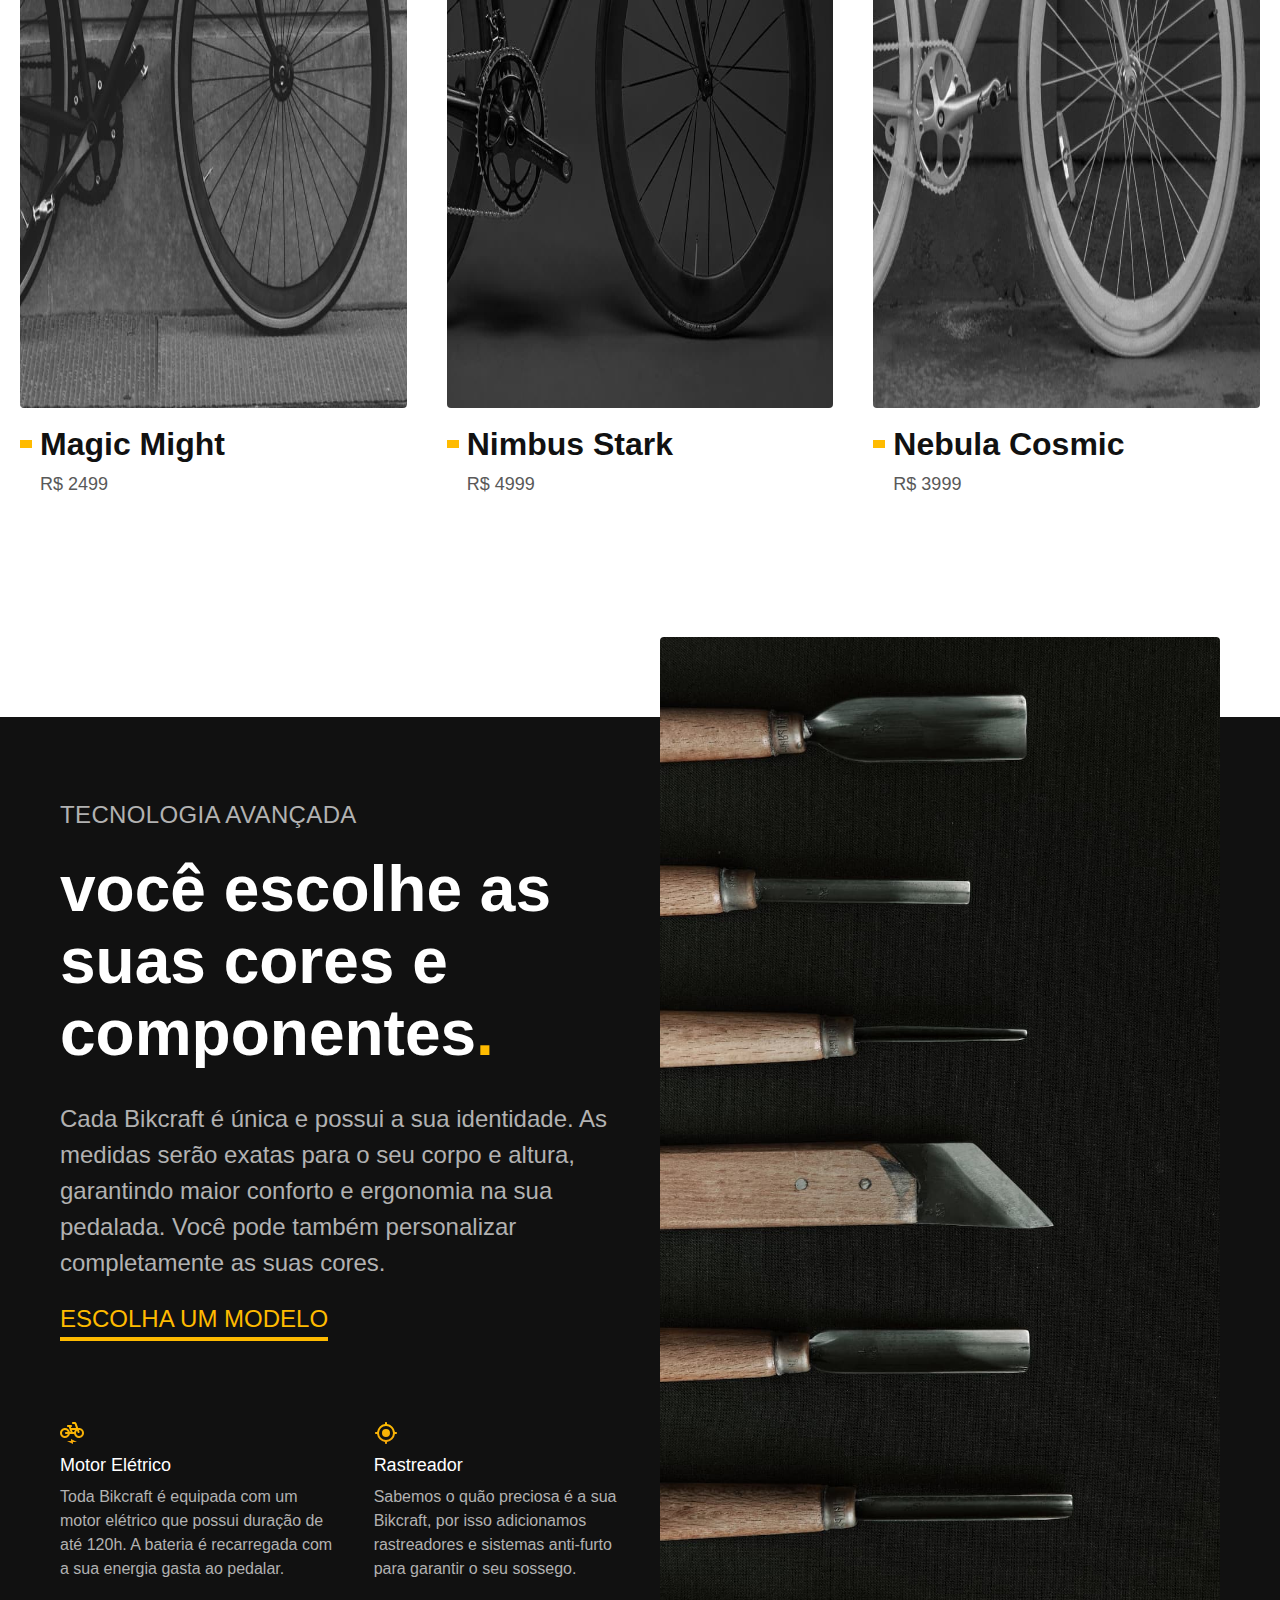
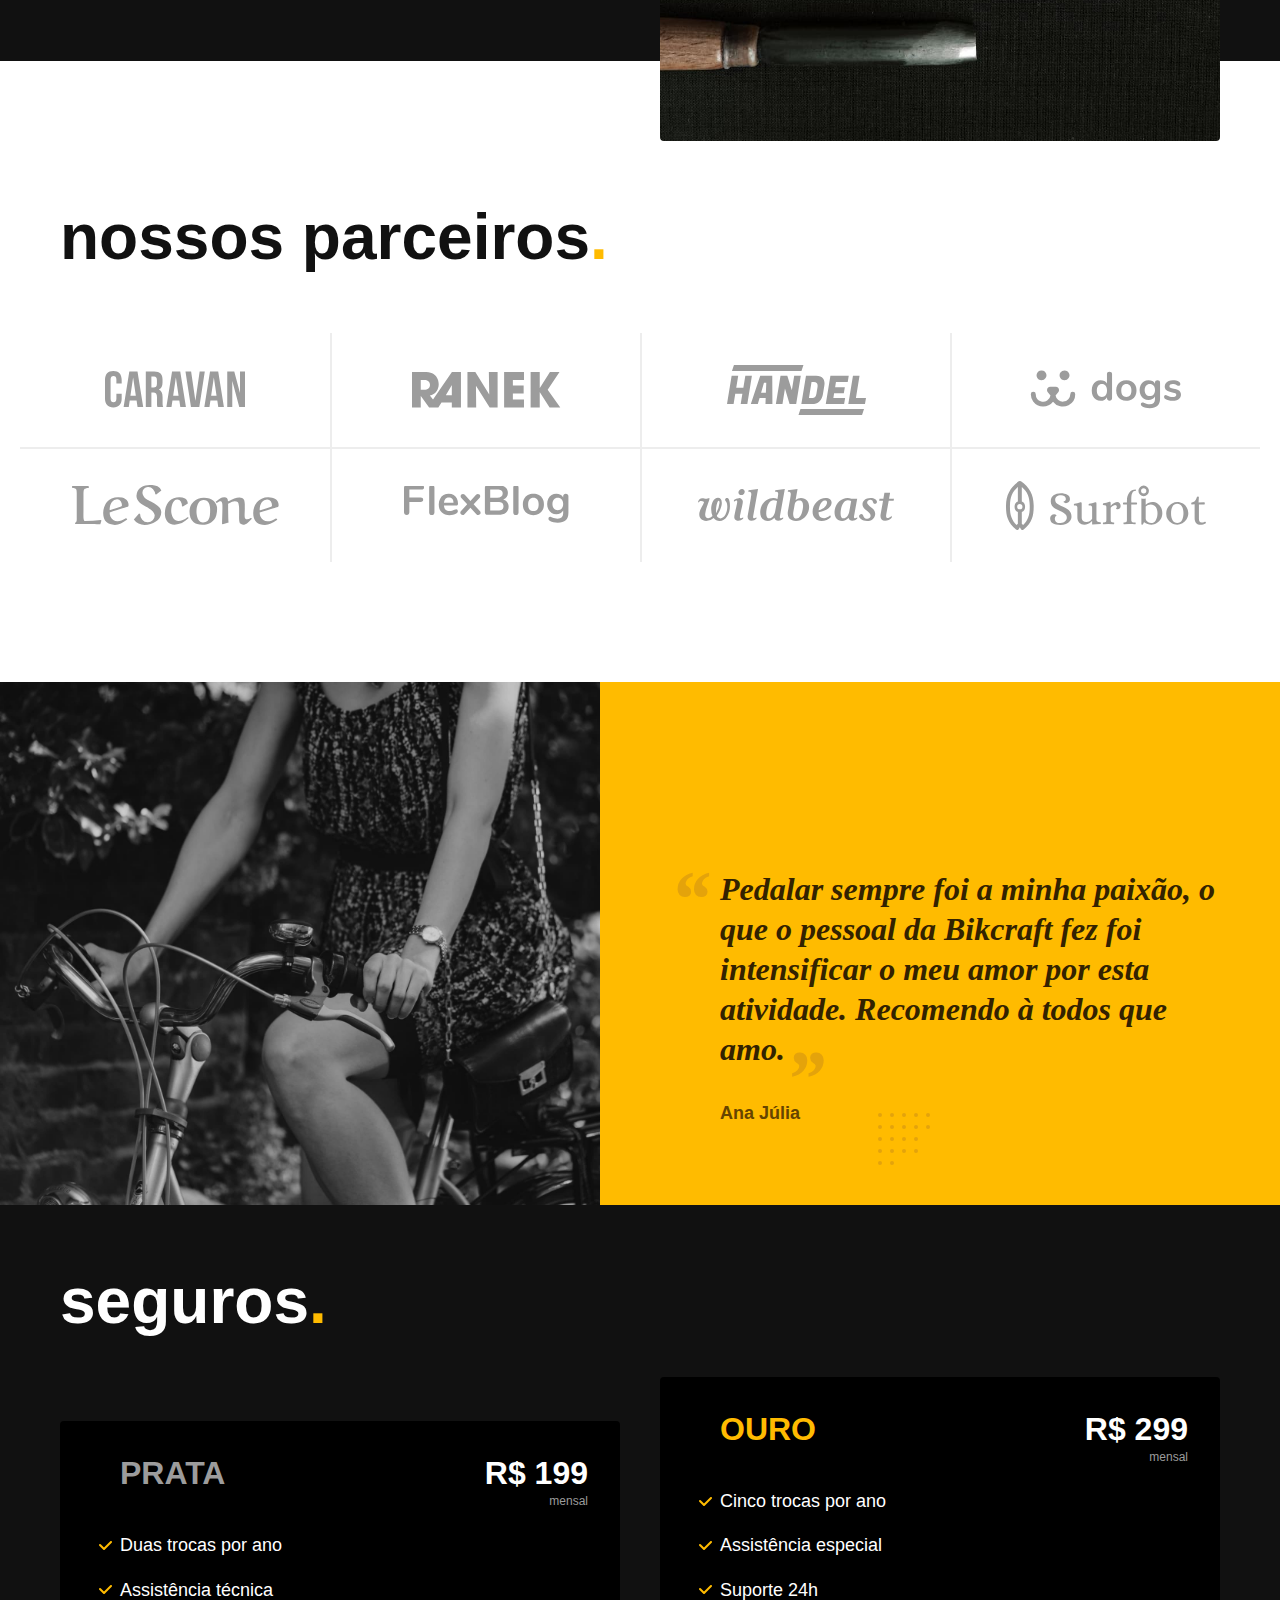
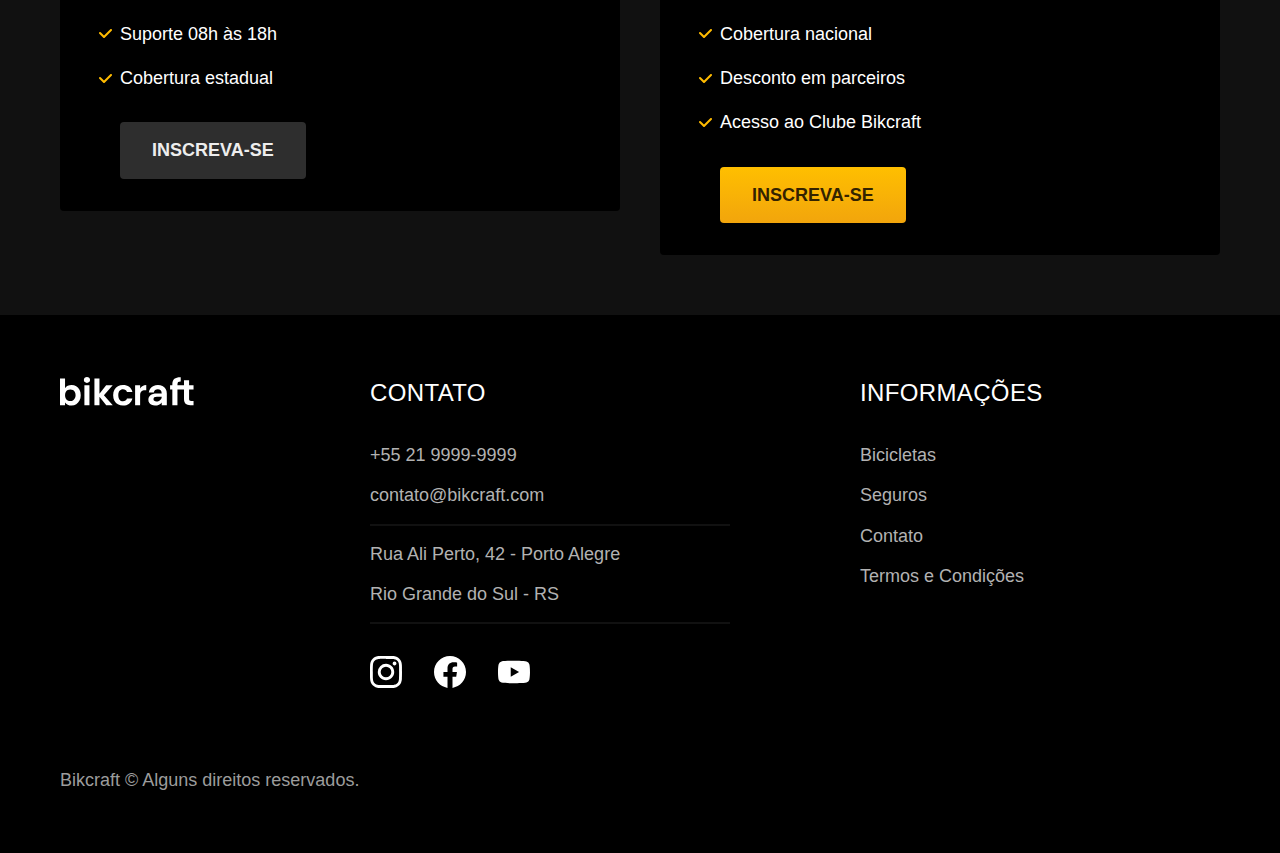
==== commit ec8ffbf3: "finalizando projeto" ====
--- a/index.html
+++ b/index.html
@@ -7,15 +7,15 @@
 
   <title>Bikcraft - Bicicletas Elétricas</title>
   <meta name="description" content="Bicicletas elétricas de alta precisão e qualidade, feitas sob medida para o cliente. Explore o mundo na sua velocidade com a Bikcraft.">
-
+  
+  <link rel="preload" href="./css/style.css" as="style">
   <link rel="stylesheet" href="./css/style.css">
 </head>
-
 <body>
   <header class="header-bg">
     <div class="header container">
       <a href="./">
-        <img src="./img/bikcraft.svg" alt="Bikcraft">
+        <img src="./img/bikcraft.svg" width="136" height="32" alt="Bikcraft">
       </a>
 
       <nav aria-label="primaria">
@@ -35,9 +35,10 @@
         <p class="font-2-l cor-5">Bicicletas elétricas de alta precisão e qualidade, feitas sob medida para você. Explore o mundo na sua velocidade com a Bikcraft.</p>
         <a class="botao" href="./bicicletas.html">Escolha a sua</a>
       </div>
-      <div>
-        <img src="./img/fotos/introducao.jpg" alt="Bicicleta elétrica preta.">
-      </div>
+      <picture>
+        <source media="(max-width: 800px)" srcset="./img/bicicletas/nimbus.jpg" width="1120" height="680">
+        <img src="./img/fotos/introducao.jpg" width="1280" height="1600" alt="Bicicleta elétrica preta.">
+      </picture>
     </div>
   </main>
 
@@ -47,21 +48,21 @@
     <ul>
       <li>
         <a href="./bicicletas/magic.html">
-          <img src="./img/bicicletas/magic-home.jpg" alt="Bicicleta preta">
+          <img src="./img/bicicletas/magic-home.jpg" width="920" height="1040" alt="Bicicleta preta">
           <h3 class="font-1-xl">Magic Might</h3>
           <span class="font-2-m cor-8">R$ 2499</span>
         </a>
       </li>
       <li>
         <a href="./bicicletas/nimbus.html">
-          <img src="./img/bicicletas/nimbus-home.jpg" alt="Bicicleta preta">
+          <img src="./img/bicicletas/nimbus-home.jpg" width="920" height="1040" alt="Bicicleta preta">
           <h3 class="font-1-xl">Nimbus Stark</h3>
           <span class="font-2-m cor-8">R$ 4999</span>
         </a>
       </li>
       <li>
         <a href="./bicicletas/nebula.html">
-          <img src="./img/bicicletas/nebula-home.jpg" alt="Bicicleta preta">
+          <img src="./img/bicicletas/nebula-home.jpg" width="920" height="1040" alt="Bicicleta preta">
           <h3 class="font-1-xl">Nebula Cosmic</h3>
           <span class="font-2-m cor-8">R$ 3999</span>
         </a>
@@ -78,19 +79,19 @@
         <a class="link" href="./bicicletas.html">Escolha um modelo</a>
         <div class="tecnologia-vantagens">
           <div>
-            <img src="./img/icones/eletrica.svg" alt="">
+            <img src="./img/icones/eletrica.svg" width="24" height="24" alt="">
             <h3 class="font-1-m cor-0">Motor Elétrico</h3>
             <p class="font-2-s cor-5">Toda Bikcraft é equipada com um motor elétrico que possui duração de até 120h. A bateria é recarregada com a sua energia gasta ao pedalar.</p>
           </div>
           <div>
-            <img src="./img/icones/rastreador.svg" alt="">
+            <img src="./img/icones/rastreador.svg" width="24" height="24" alt="">
             <h3 class="font-1-m cor-0">Rastreador</h3>
             <p class="font-2-s cor-5">Sabemos o quão preciosa é a sua Bikcraft, por isso adicionamos rastreadores e sistemas anti-furto para garantir o seu sossego.</p>
           </div>
         </div>
       </div>
       <div class="tecnologia-imagem">
-        <img src="./img/fotos/tecnologia.jpg" alt="">
+        <img src="./img/fotos/tecnologia.jpg" width="1200" height="1920" alt="">
       </div>
     </div>
   </article>
@@ -99,20 +100,20 @@
     <h2 class="container font-1-xxl">nossos parceiros<span class="cor-p1">.</span></h2>
 
     <ul>
-      <li><img src="./img/parceiros/caravan.svg" alt="caravan"></li>
-      <li><img src="./img/parceiros/ranek.svg" alt="ranek"></li>
-      <li><img src="./img/parceiros/handel.svg" alt="handel"></li>
-      <li><img src="./img/parceiros/dogs.svg" alt="dogs"></li>
-      <li><img src="./img/parceiros/lescone.svg" alt="lescone"></li>
-      <li><img src="./img/parceiros/flexblog.svg" alt="flexblog"></li>
-      <li><img src="./img/parceiros/wildbeast.svg" alt="wildbeast"></li>
-      <li><img src="./img/parceiros/surfbot.svg" alt="surfbot"></li>
+      <li><img src="./img/parceiros/caravan.svg" width="140" height="38" alt="caravan"></li>
+      <li><img src="./img/parceiros/ranek.svg" width="149" height="36" alt="ranek"></li>
+      <li><img src="./img/parceiros/handel.svg" width="139" height="50" alt="handel"></li>
+      <li><img src="./img/parceiros/dogs.svg" width="152" height="39" alt="dogs"></li>
+      <li><img src="./img/parceiros/lescone.svg" width="208" height="41" alt="lescone"></li>
+      <li><img src="./img/parceiros/flexblog.svg" width="165" height="38" alt="flexblog"></li>
+      <li><img src="./img/parceiros/wildbeast.svg" width="196" height="34" alt="wildbeast"></li>
+      <li><img src="./img/parceiros/surfbot.svg" width="200" height="49" alt="surfbot"></li>
     </ul>
   </section>
 
   <section class="depoimento" aria-label="Depoimento">
     <div>
-      <img src="./img/fotos/depoimento.jpg" alt="Pessoa pedalando uma bicicleta Bikcraft">
+      <img src="./img/fotos/depoimento.jpg" width="1560" height="1360" alt="Pessoa pedalando uma bicicleta Bikcraft">
     </div>
     <div class="depoimento-conteudo">
       <blockquote class="font-1-xl cor-p5">
@@ -155,7 +156,7 @@
 
   <footer class="footer-bg">
     <div class="footer container">
-      <img src="./img/bikcraft.svg" alt="Bikcraft">
+      <img src="./img/bikcraft.svg" width="136" height="32" alt="Bikcraft">
       <div class="footer-contato">
         <h3 class="font-2-l-b cor-0">Contato</h3>
         <ul class="font-2-m cor-5">
@@ -166,13 +167,13 @@
         </ul>
         <div class="footer-redes">
           <a href="./">
-            <img src="./img/redes/instagram.svg" alt="Instagram">
+            <img src="./img/redes/instagram.svg" width="32" height="32" alt="Instagram">
           </a>
           <a href="./">
-            <img src="./img/redes/facebook.svg" alt="Facebook">
+            <img src="./img/redes/facebook.svg" width="32" height="32" alt="Facebook">
           </a>
           <a href="./">
-            <img src="./img/redes/youtube.svg" alt="Youtube">
+            <img src="./img/redes/youtube.svg" width="32" height="32" alt="Youtube">
           </a>
         </div>
       </div>
@@ -191,5 +192,4 @@
     </div>
   </footer>
 </body>
-
 </html>